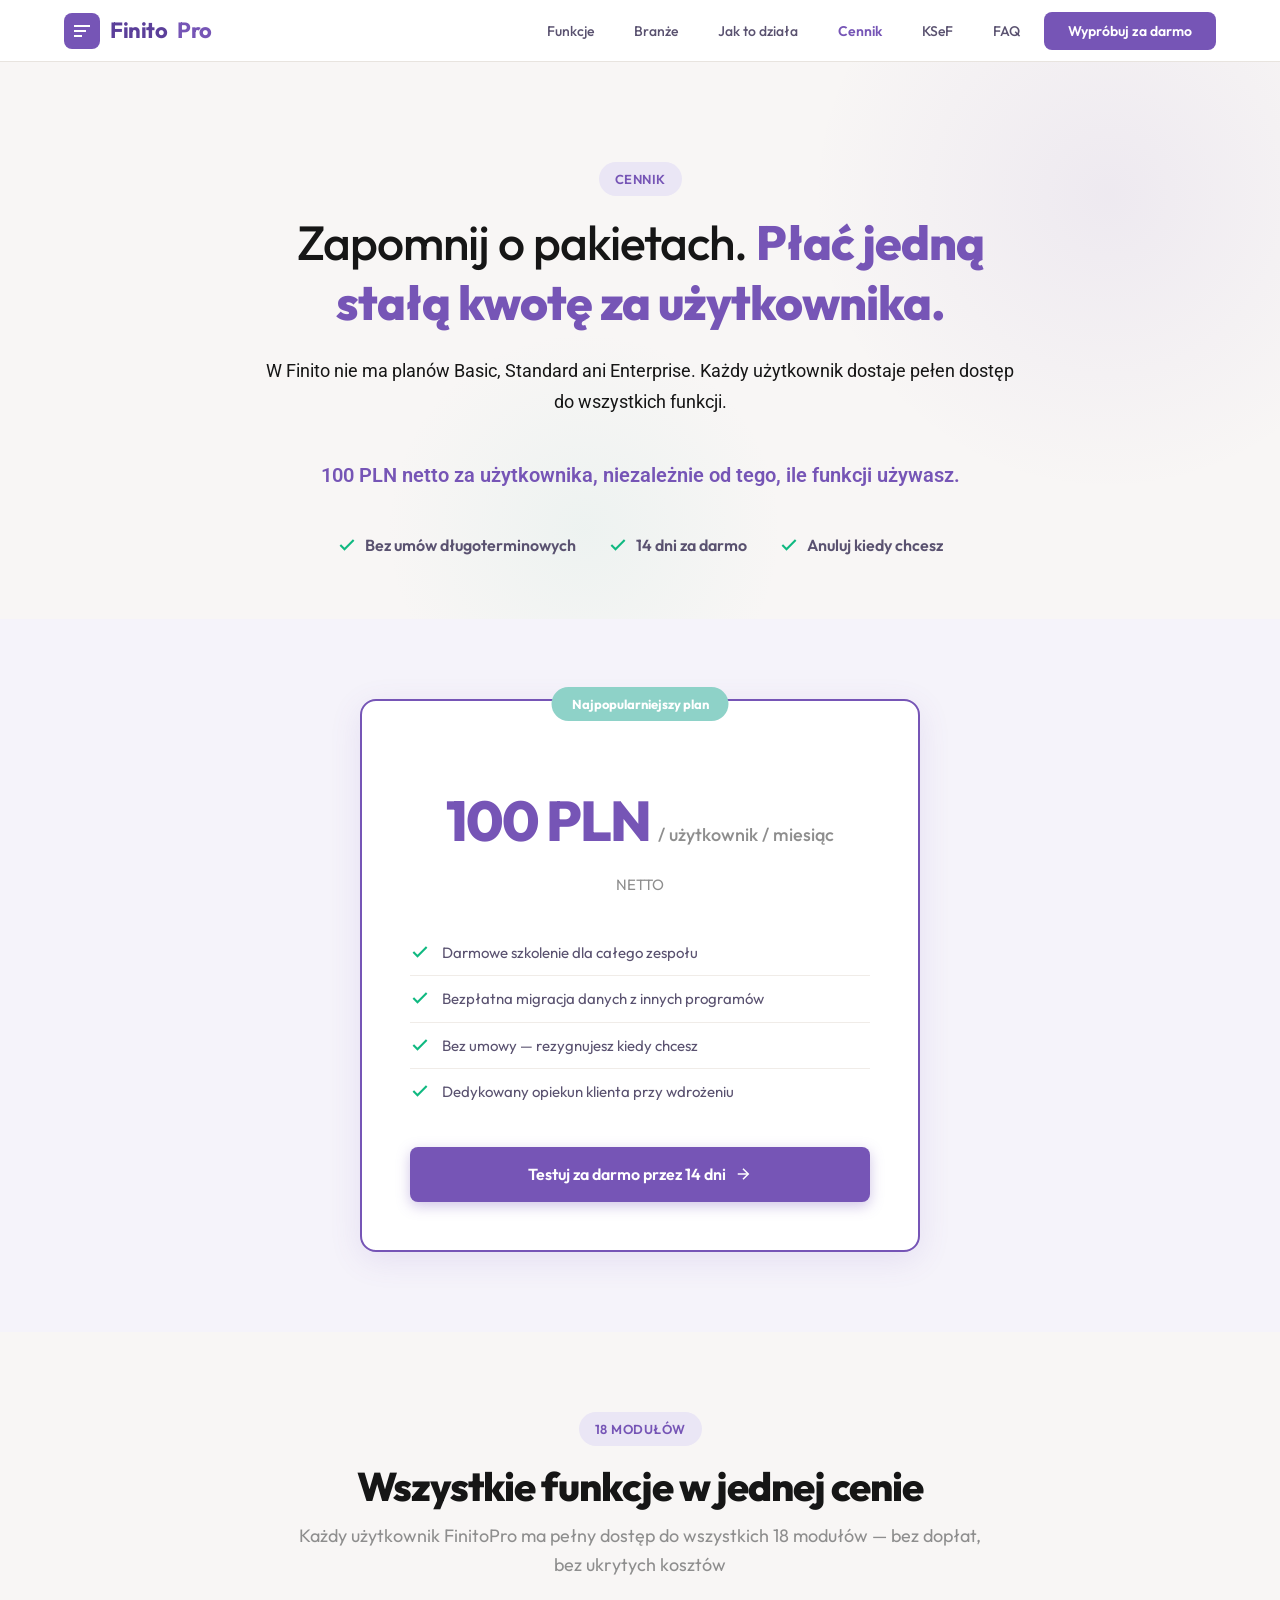
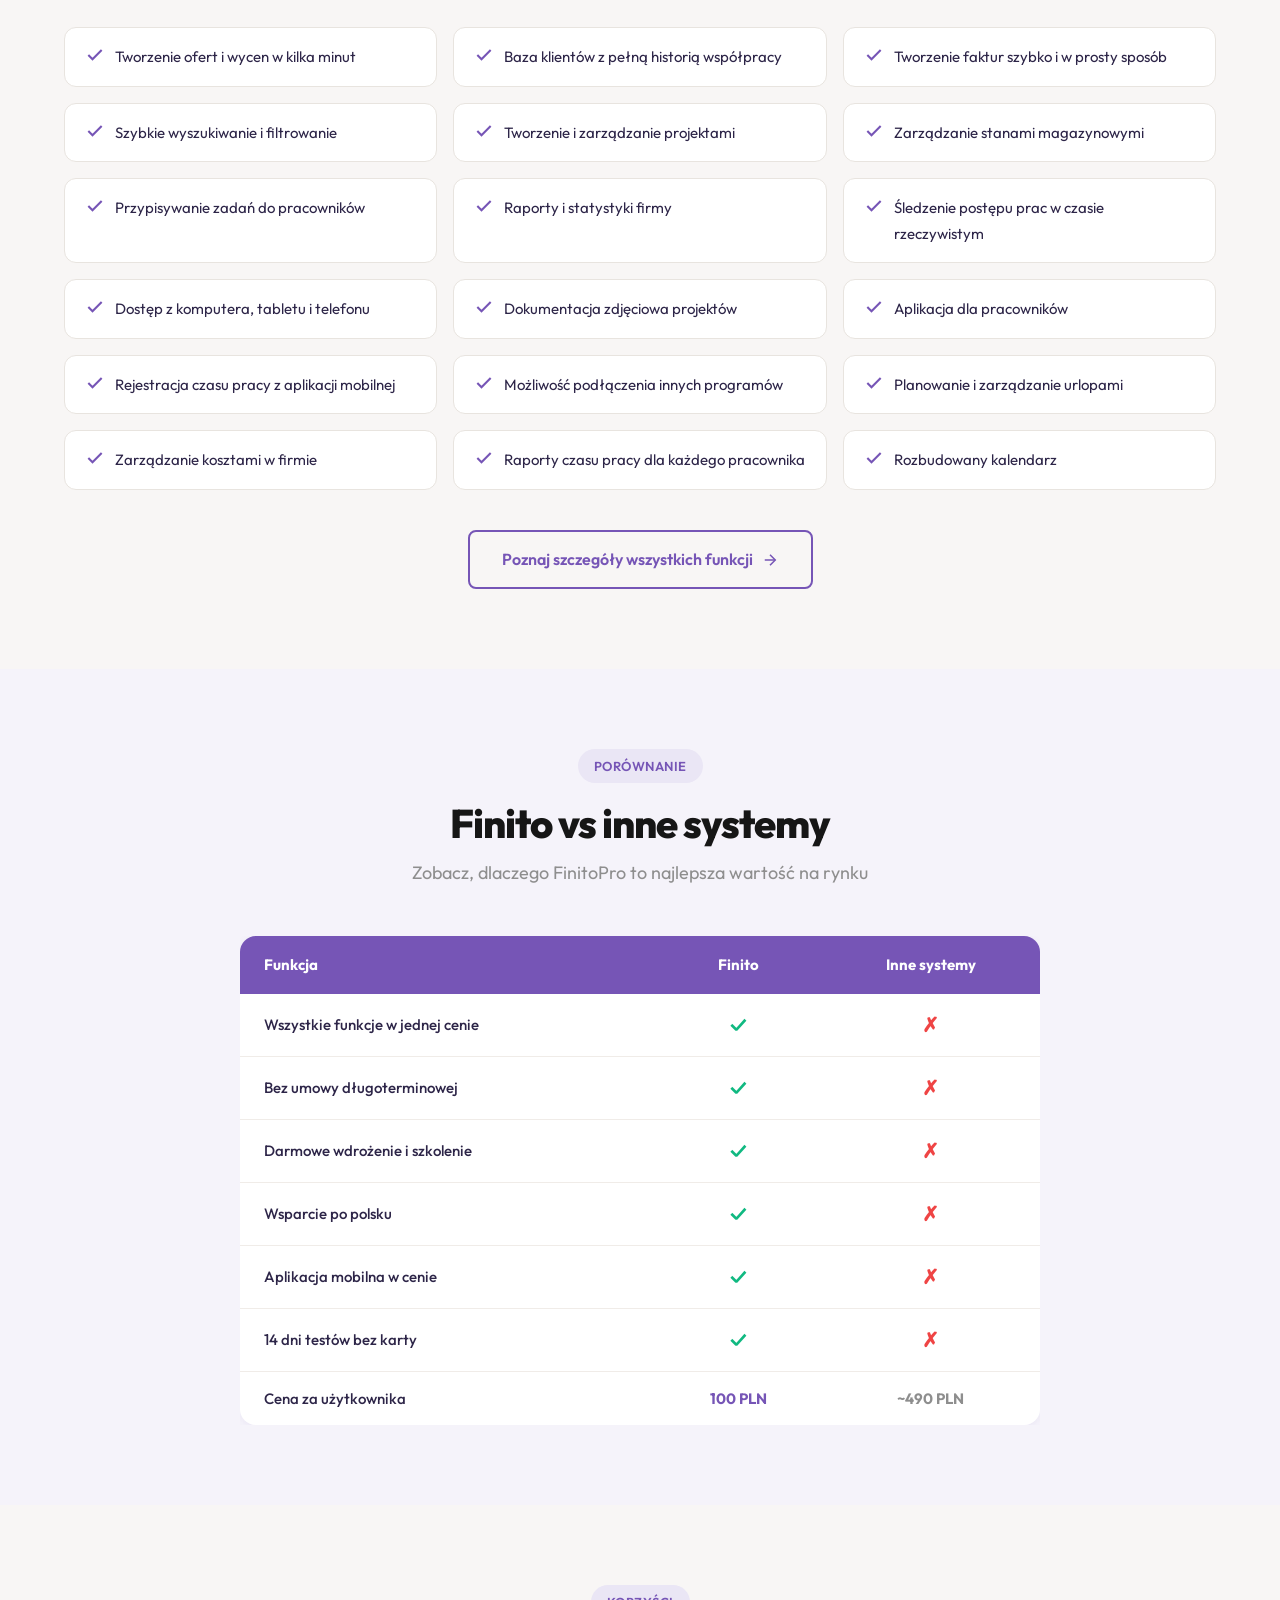
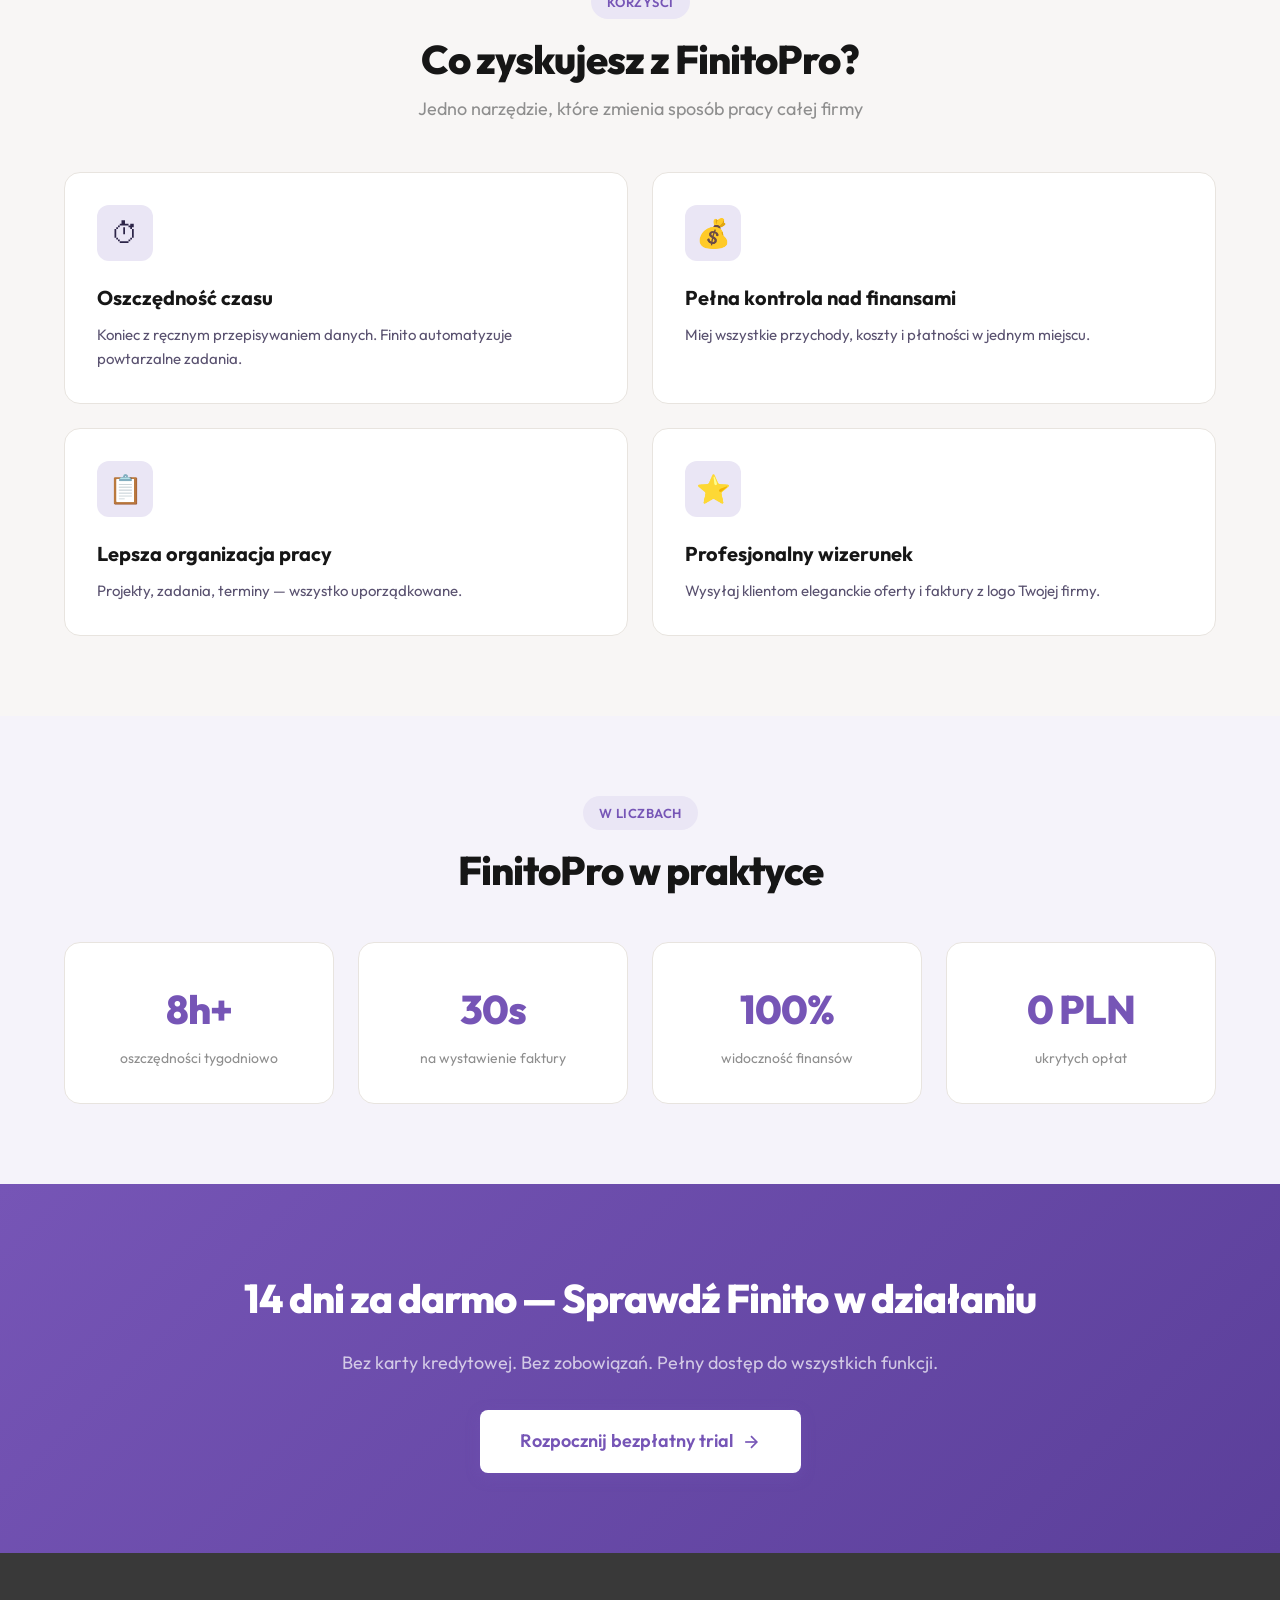
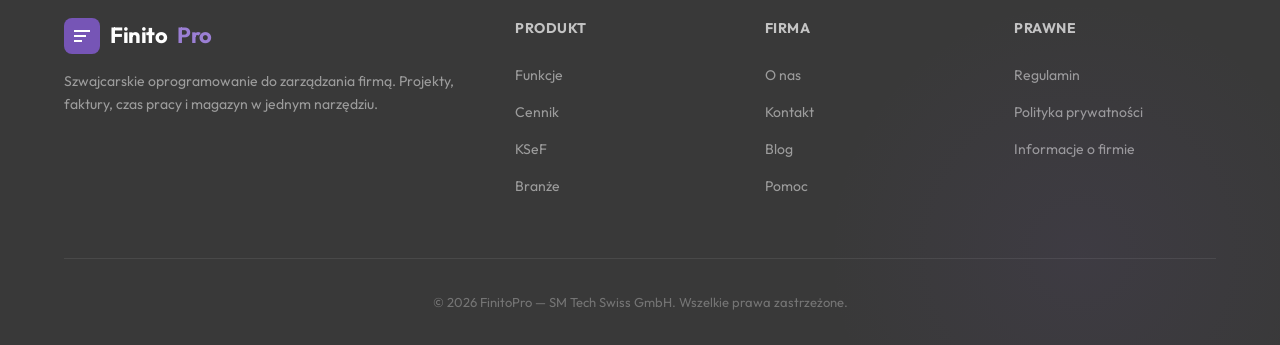
==== cennik/index.html @ f1c4fdc3 "Dodaj podstrony /funkcje, /cennik, /pytania, /kontakt z pełnymi treściami - /funkcje: 12 modułów (Pa" ====
<!DOCTYPE html>
<html lang="pl">
<head>
  <meta charset="UTF-8">
  <meta name="viewport" content="width=device-width, initial-scale=1.0">

  <!-- SEO: Title -->
  <title>Cennik FinitoPro — 100 PLN za użytkownika | Wszystkie funkcje w jednej cenie</title>

  <!-- SEO: Meta description -->
  <meta name="description" content="FinitoPro kosztuje 100 PLN netto za użytkownika miesięcznie. 18 modułów, darmowe szkolenie, bezpłatna migracja danych. 14 dni za darmo — bez karty kredytowej.">

  <!-- SEO: Keywords -->
  <meta name="keywords" content="cennik FinitoPro, cena program do zarządzania firmą, 100 PLN użytkownik, oprogramowanie dla firm cennik, program ERP cennik, FinitoPro koszt">

  <!-- SEO: Hreflang -->
  <link rel="alternate" hreflang="pl" href="https://finitopro.pl/cennik/">
  <link rel="alternate" hreflang="de-CH" href="https://finitopro.ch/">
  <link rel="alternate" hreflang="x-default" href="https://finitopro.pl/cennik/">

  <!-- SEO: Canonical -->
  <link rel="canonical" href="https://finitopro.pl/cennik/">

  <!-- Open Graph -->
  <meta property="og:type" content="website">
  <meta property="og:title" content="Cennik FinitoPro — 100 PLN za użytkownika | Wszystkie funkcje w jednej cenie">
  <meta property="og:description" content="FinitoPro kosztuje 100 PLN netto za użytkownika miesięcznie. 18 modułów, darmowe szkolenie, bezpłatna migracja danych. 14 dni za darmo.">
  <meta property="og:url" content="https://finitopro.pl/cennik/">
  <meta property="og:site_name" content="FinitoPro">
  <meta property="og:locale" content="pl_PL">

  <!-- Fonts -->
  <link rel="preconnect" href="https://fonts.googleapis.com">
  <link rel="preconnect" href="https://fonts.gstatic.com" crossorigin>
  <link href="https://fonts.googleapis.com/css2?family=Outfit:wght@300;400;500;600;700;800&family=Roboto:wght@400;500&display=swap" rel="stylesheet">

  <!-- Styles -->
  <link rel="stylesheet" href="../css/style.css">

  <!-- Schema.org: Product -->
  <script type="application/ld+json">
  {
    "@context": "https://schema.org",
    "@type": "Product",
    "name": "FinitoPro",
    "description": "Oprogramowanie do zarządzania firmą — projekty, faktury, czas pracy, magazyn. 18 modułów w jednej cenie.",
    "brand": {
      "@type": "Organization",
      "name": "FinitoPro"
    },
    "offers": {
      "@type": "Offer",
      "price": "100",
      "priceCurrency": "PLN",
      "priceValidUntil": "2026-12-31",
      "availability": "https://schema.org/InStock",
      "url": "https://finitopro.pl/cennik/",
      "description": "100 PLN netto za użytkownika miesięcznie. Wszystkie funkcje w jednej cenie."
    }
  }
  </script>

  <style>
    /* Cennik page specific styles */
    .cennik-hero {
      background: var(--bg);
      text-align: center;
      padding: 100px 0 60px;
    }
    .cennik-hero .hero-content {
      display: block;
      max-width: 800px;
      margin: 0 auto;
    }
    .hero-bullets {
      display: flex;
      justify-content: center;
      gap: 32px;
      margin-top: 32px;
      flex-wrap: wrap;
    }
    .hero-bullets li {
      display: flex;
      align-items: center;
      gap: 8px;
      font-size: 16px;
      font-weight: 600;
      color: var(--text-secondary);
      list-style: none;
    }
    .hero-bullets li svg {
      color: var(--success);
      flex-shrink: 0;
    }
    .pricing-card-section .pricing-card {
      max-width: 560px;
    }
    .pricing-card .pricing-includes {
      list-style: none;
      text-align: left;
      margin-bottom: 32px;
    }
    .pricing-card .pricing-includes li {
      display: flex;
      align-items: flex-start;
      gap: 12px;
      padding: 10px 0;
      font-size: 15px;
      color: var(--text-secondary);
      border-bottom: 1px solid var(--border-light);
    }
    .pricing-card .pricing-includes li:last-child {
      border-bottom: none;
    }
    .pricing-card .pricing-includes li svg {
      width: 20px;
      height: 20px;
      color: var(--success);
      flex-shrink: 0;
      margin-top: 2px;
    }

    /* Features checklist grid */
    .features-checklist {
      display: grid;
      grid-template-columns: repeat(3, 1fr);
      gap: 16px;
      list-style: none;
    }
    .features-checklist li {
      display: flex;
      align-items: flex-start;
      gap: 10px;
      background: var(--bg-white);
      border: 1px solid var(--border);
      border-radius: var(--radius-sm);
      padding: 16px 20px;
      font-size: 15px;
      color: var(--text);
      transition: all 0.2s ease;
    }
    .features-checklist li:hover {
      box-shadow: var(--shadow);
      border-color: var(--primary-bg);
    }
    .features-checklist li svg {
      width: 20px;
      height: 20px;
      color: var(--primary);
      flex-shrink: 0;
      margin-top: 1px;
    }

    /* Comparison table */
    .comparison-table {
      width: 100%;
      border-collapse: separate;
      border-spacing: 0;
      border-radius: var(--radius);
      overflow: hidden;
      box-shadow: var(--shadow);
    }
    .comparison-table thead th {
      background: var(--primary);
      color: white;
      padding: 16px 24px;
      font-size: 15px;
      font-weight: 700;
      text-align: center;
    }
    .comparison-table thead th:first-child {
      text-align: left;
    }
    .comparison-table tbody td {
      padding: 14px 24px;
      font-size: 15px;
      color: var(--text);
      border-bottom: 1px solid var(--border-light);
      background: var(--bg-white);
      text-align: center;
    }
    .comparison-table tbody td:first-child {
      text-align: left;
      font-weight: 500;
    }
    .comparison-table tbody tr:last-child td {
      border-bottom: none;
    }
    .comparison-table tbody tr:hover td {
      background: var(--primary-bg-light);
    }
    .check-yes {
      color: var(--success);
      font-size: 20px;
      font-weight: 700;
    }
    .check-no {
      color: var(--danger);
      font-size: 20px;
      font-weight: 700;
    }
    .comparison-table .price-cell {
      font-weight: 700;
      color: var(--primary);
    }
    .comparison-table .price-cell-other {
      font-weight: 700;
      color: var(--text-muted);
    }

    /* Benefits grid */
    .benefits-grid {
      display: grid;
      grid-template-columns: repeat(2, 1fr);
      gap: 24px;
    }
    .benefit-card {
      background: var(--bg-white);
      border: 1px solid var(--border);
      border-radius: var(--radius);
      padding: 32px;
      transition: all 0.3s ease;
    }
    .benefit-card:hover {
      box-shadow: var(--shadow-md);
      transform: translateY(-4px);
      border-color: var(--primary-bg);
    }
    .benefit-icon {
      width: 56px;
      height: 56px;
      border-radius: var(--radius-sm);
      background: var(--primary-bg);
      display: flex;
      align-items: center;
      justify-content: center;
      margin-bottom: 20px;
      font-size: 28px;
    }
    .benefit-card h3 {
      font-size: 20px;
      font-weight: 700;
      margin-bottom: 8px;
      color: var(--text-dark);
    }
    .benefit-card p {
      font-size: 15px;
      color: var(--text-secondary);
      line-height: 1.6;
    }

    /* Stats row */
    .stats-row {
      display: grid;
      grid-template-columns: repeat(4, 1fr);
      gap: 24px;
    }
    .stat-card {
      background: var(--bg-white);
      border: 1px solid var(--border);
      border-radius: var(--radius);
      padding: 32px;
      text-align: center;
      transition: all 0.3s ease;
    }
    .stat-card:hover {
      box-shadow: var(--shadow-md);
      transform: translateY(-4px);
    }
    .stat-value {
      font-size: 40px;
      font-weight: 800;
      color: var(--primary);
      letter-spacing: -1px;
      margin-bottom: 4px;
    }
    .stat-label {
      font-size: 14px;
      color: var(--text-muted);
    }

    /* Responsive overrides for cennik */
    @media (max-width: 1024px) {
      .features-checklist { grid-template-columns: repeat(2, 1fr); }
      .stats-row { grid-template-columns: repeat(2, 1fr); }
    }
    @media (max-width: 768px) {
      .cennik-hero { padding: 60px 0 40px; }
      .cennik-hero h1 { font-size: 32px !important; }
      .hero-bullets { flex-direction: column; align-items: center; gap: 12px; }
      .features-checklist { grid-template-columns: 1fr; }
      .benefits-grid { grid-template-columns: 1fr; }
      .stats-row { grid-template-columns: 1fr; }
      .comparison-table { font-size: 14px; }
      .comparison-table thead th,
      .comparison-table tbody td { padding: 10px 12px; }
    }
  </style>
</head>
<body>

<!-- Navigation -->
<nav class="navbar" id="navbar">
  <div class="nav-container">
    <a href="/" class="nav-logo" aria-label="FinitoPro - strona główna">
      <svg viewBox="0 0 36 36" fill="none" width="36" height="36">
        <rect width="36" height="36" rx="8" fill="#7655b6"/>
        <path d="M10 12h16v2H10zM10 17h12v2H10zM10 22h8v2H10z" fill="white"/>
      </svg>
      Finito<span>Pro</span>
    </a>

    <ul class="nav-links" id="navLinks">
      <li><a href="/#funkcje">Funkcje</a></li>
      <li><a href="/#branze">Branże</a></li>
      <li><a href="/#jak-to-dziala">Jak to działa</a></li>
      <li><a href="/cennik/" style="color: var(--primary); font-weight: 600;">Cennik</a></li>
      <li><a href="/ksef/">KSeF</a></li>
      <li><a href="/#faq">FAQ</a></li>
      <li><a href="https://app.finitopro.ch/login" class="nav-cta">Wypróbuj za darmo</a></li>
    </ul>

    <button class="nav-toggle" id="navToggle" aria-label="Otwórz menu nawigacji">
      <svg width="24" height="24" viewBox="0 0 24 24" fill="none" stroke="currentColor" stroke-width="2">
        <line x1="3" y1="6" x2="21" y2="6"/><line x1="3" y1="12" x2="21" y2="12"/><line x1="3" y1="18" x2="21" y2="18"/>
      </svg>
    </button>
  </div>
</nav>

<!-- Hero -->
<header class="hero cennik-hero">
  <div class="container hero-content">
    <div class="section-badge">Cennik</div>

    <h1>Zapomnij o pakietach. <span class="highlight">Płać jedną stałą kwotę za użytkownika.</span></h1>

    <p class="hero-subtitle">W Finito nie ma planów Basic, Standard ani Enterprise. Każdy użytkownik dostaje pełen dostęp do wszystkich funkcji.</p>

    <p class="hero-subtitle" style="font-size: 20px; font-weight: 600; color: var(--primary);">100 PLN netto za użytkownika, niezależnie od tego, ile funkcji używasz.</p>

    <ul class="hero-bullets">
      <li>
        <svg width="20" height="20" viewBox="0 0 24 24" fill="none" stroke="currentColor" stroke-width="2.5"><polyline points="20,6 9,17 4,12"/></svg>
        Bez umów długoterminowych
      </li>
      <li>
        <svg width="20" height="20" viewBox="0 0 24 24" fill="none" stroke="currentColor" stroke-width="2.5"><polyline points="20,6 9,17 4,12"/></svg>
        14 dni za darmo
      </li>
      <li>
        <svg width="20" height="20" viewBox="0 0 24 24" fill="none" stroke="currentColor" stroke-width="2.5"><polyline points="20,6 9,17 4,12"/></svg>
        Anuluj kiedy chcesz
      </li>
    </ul>
  </div>
</header>

<!-- Pricing Card -->
<section class="section pricing-card-section" style="background: var(--primary-bg-light);">
  <div class="container">
    <div class="pricing-card">
      <div class="pricing-badge">Najpopularniejszy plan</div>
      <div class="pricing-price">100 PLN <span>/ użytkownik / miesiąc</span></div>
      <p class="pricing-period">NETTO</p>

      <ul class="pricing-includes">
        <li>
          <svg viewBox="0 0 24 24" fill="none" stroke="currentColor" stroke-width="2.5"><polyline points="20,6 9,17 4,12"/></svg>
          Darmowe szkolenie dla całego zespołu
        </li>
        <li>
          <svg viewBox="0 0 24 24" fill="none" stroke="currentColor" stroke-width="2.5"><polyline points="20,6 9,17 4,12"/></svg>
          Bezpłatna migracja danych z innych programów
        </li>
        <li>
          <svg viewBox="0 0 24 24" fill="none" stroke="currentColor" stroke-width="2.5"><polyline points="20,6 9,17 4,12"/></svg>
          Bez umowy — rezygnujesz kiedy chcesz
        </li>
        <li>
          <svg viewBox="0 0 24 24" fill="none" stroke="currentColor" stroke-width="2.5"><polyline points="20,6 9,17 4,12"/></svg>
          Dedykowany opiekun klienta przy wdrożeniu
        </li>
      </ul>

      <a href="https://app.finitopro.ch/register" class="btn btn-primary" style="width: 100%; justify-content: center;">
        Testuj za darmo przez 14 dni
        <svg width="18" height="18" viewBox="0 0 24 24" fill="none" stroke="currentColor" stroke-width="2"><path d="M5 12h14"/><path d="M12 5l7 7-7 7"/></svg>
      </a>
    </div>
  </div>
</section>

<!-- 18 Features -->
<section class="section" id="funkcje-lista">
  <div class="container">
    <div class="section-header">
      <div class="section-badge">18 modułów</div>
      <h2 class="section-title">Wszystkie funkcje w jednej cenie</h2>
      <p class="section-subtitle">Każdy użytkownik FinitoPro ma pełny dostęp do wszystkich 18 modułów — bez dopłat, bez ukrytych kosztów</p>
    </div>

    <ul class="features-checklist">
      <li>
        <svg viewBox="0 0 24 24" fill="none" stroke="currentColor" stroke-width="2.5"><polyline points="20,6 9,17 4,12"/></svg>
        Tworzenie ofert i wycen w kilka minut
      </li>
      <li>
        <svg viewBox="0 0 24 24" fill="none" stroke="currentColor" stroke-width="2.5"><polyline points="20,6 9,17 4,12"/></svg>
        Baza klientów z pełną historią współpracy
      </li>
      <li>
        <svg viewBox="0 0 24 24" fill="none" stroke="currentColor" stroke-width="2.5"><polyline points="20,6 9,17 4,12"/></svg>
        Tworzenie faktur szybko i w prosty sposób
      </li>
      <li>
        <svg viewBox="0 0 24 24" fill="none" stroke="currentColor" stroke-width="2.5"><polyline points="20,6 9,17 4,12"/></svg>
        Szybkie wyszukiwanie i filtrowanie
      </li>
      <li>
        <svg viewBox="0 0 24 24" fill="none" stroke="currentColor" stroke-width="2.5"><polyline points="20,6 9,17 4,12"/></svg>
        Tworzenie i zarządzanie projektami
      </li>
      <li>
        <svg viewBox="0 0 24 24" fill="none" stroke="currentColor" stroke-width="2.5"><polyline points="20,6 9,17 4,12"/></svg>
        Zarządzanie stanami magazynowymi
      </li>
      <li>
        <svg viewBox="0 0 24 24" fill="none" stroke="currentColor" stroke-width="2.5"><polyline points="20,6 9,17 4,12"/></svg>
        Przypisywanie zadań do pracowników
      </li>
      <li>
        <svg viewBox="0 0 24 24" fill="none" stroke="currentColor" stroke-width="2.5"><polyline points="20,6 9,17 4,12"/></svg>
        Raporty i statystyki firmy
      </li>
      <li>
        <svg viewBox="0 0 24 24" fill="none" stroke="currentColor" stroke-width="2.5"><polyline points="20,6 9,17 4,12"/></svg>
        Śledzenie postępu prac w czasie rzeczywistym
      </li>
      <li>
        <svg viewBox="0 0 24 24" fill="none" stroke="currentColor" stroke-width="2.5"><polyline points="20,6 9,17 4,12"/></svg>
        Dostęp z komputera, tabletu i telefonu
      </li>
      <li>
        <svg viewBox="0 0 24 24" fill="none" stroke="currentColor" stroke-width="2.5"><polyline points="20,6 9,17 4,12"/></svg>
        Dokumentacja zdjęciowa projektów
      </li>
      <li>
        <svg viewBox="0 0 24 24" fill="none" stroke="currentColor" stroke-width="2.5"><polyline points="20,6 9,17 4,12"/></svg>
        Aplikacja dla pracowników
      </li>
      <li>
        <svg viewBox="0 0 24 24" fill="none" stroke="currentColor" stroke-width="2.5"><polyline points="20,6 9,17 4,12"/></svg>
        Rejestracja czasu pracy z aplikacji mobilnej
      </li>
      <li>
        <svg viewBox="0 0 24 24" fill="none" stroke="currentColor" stroke-width="2.5"><polyline points="20,6 9,17 4,12"/></svg>
        Możliwość podłączenia innych programów
      </li>
      <li>
        <svg viewBox="0 0 24 24" fill="none" stroke="currentColor" stroke-width="2.5"><polyline points="20,6 9,17 4,12"/></svg>
        Planowanie i zarządzanie urlopami
      </li>
      <li>
        <svg viewBox="0 0 24 24" fill="none" stroke="currentColor" stroke-width="2.5"><polyline points="20,6 9,17 4,12"/></svg>
        Zarządzanie kosztami w firmie
      </li>
      <li>
        <svg viewBox="0 0 24 24" fill="none" stroke="currentColor" stroke-width="2.5"><polyline points="20,6 9,17 4,12"/></svg>
        Raporty czasu pracy dla każdego pracownika
      </li>
      <li>
        <svg viewBox="0 0 24 24" fill="none" stroke="currentColor" stroke-width="2.5"><polyline points="20,6 9,17 4,12"/></svg>
        Rozbudowany kalendarz
      </li>
    </ul>

    <div style="text-align: center; margin-top: 40px;">
      <a href="/funkcje/" class="btn btn-secondary">
        Poznaj szczegóły wszystkich funkcji
        <svg width="18" height="18" viewBox="0 0 24 24" fill="none" stroke="currentColor" stroke-width="2"><path d="M5 12h14"/><path d="M12 5l7 7-7 7"/></svg>
      </a>
    </div>
  </div>
</section>

<!-- Comparison Table -->
<section class="section" style="background: var(--primary-bg-light);">
  <div class="container">
    <div class="section-header">
      <div class="section-badge">Porównanie</div>
      <h2 class="section-title">Finito vs inne systemy</h2>
      <p class="section-subtitle">Zobacz, dlaczego FinitoPro to najlepsza wartość na rynku</p>
    </div>

    <div style="max-width: 800px; margin: 0 auto; overflow-x: auto;">
      <table class="comparison-table">
        <thead>
          <tr>
            <th>Funkcja</th>
            <th>Finito</th>
            <th>Inne systemy</th>
          </tr>
        </thead>
        <tbody>
          <tr>
            <td>Wszystkie funkcje w jednej cenie</td>
            <td><span class="check-yes" aria-label="Tak">&#10003;</span></td>
            <td><span class="check-no" aria-label="Nie">&#10007;</span></td>
          </tr>
          <tr>
            <td>Bez umowy długoterminowej</td>
            <td><span class="check-yes" aria-label="Tak">&#10003;</span></td>
            <td><span class="check-no" aria-label="Nie">&#10007;</span></td>
          </tr>
          <tr>
            <td>Darmowe wdrożenie i szkolenie</td>
            <td><span class="check-yes" aria-label="Tak">&#10003;</span></td>
            <td><span class="check-no" aria-label="Nie">&#10007;</span></td>
          </tr>
          <tr>
            <td>Wsparcie po polsku</td>
            <td><span class="check-yes" aria-label="Tak">&#10003;</span></td>
            <td><span class="check-no" aria-label="Nie">&#10007;</span></td>
          </tr>
          <tr>
            <td>Aplikacja mobilna w cenie</td>
            <td><span class="check-yes" aria-label="Tak">&#10003;</span></td>
            <td><span class="check-no" aria-label="Nie">&#10007;</span></td>
          </tr>
          <tr>
            <td>14 dni testów bez karty</td>
            <td><span class="check-yes" aria-label="Tak">&#10003;</span></td>
            <td><span class="check-no" aria-label="Nie">&#10007;</span></td>
          </tr>
          <tr>
            <td>Cena za użytkownika</td>
            <td class="price-cell">100 PLN</td>
            <td class="price-cell-other">~490 PLN</td>
          </tr>
        </tbody>
      </table>
    </div>
  </div>
</section>

<!-- Benefits -->
<section class="section">
  <div class="container">
    <div class="section-header">
      <div class="section-badge">Korzyści</div>
      <h2 class="section-title">Co zyskujesz z FinitoPro?</h2>
      <p class="section-subtitle">Jedno narzędzie, które zmienia sposób pracy całej firmy</p>
    </div>

    <div class="benefits-grid">
      <div class="benefit-card">
        <div class="benefit-icon" aria-hidden="true">&#9201;</div>
        <h3>Oszczędność czasu</h3>
        <p>Koniec z ręcznym przepisywaniem danych. Finito automatyzuje powtarzalne zadania.</p>
      </div>

      <div class="benefit-card">
        <div class="benefit-icon" aria-hidden="true">&#128176;</div>
        <h3>Pełna kontrola nad finansami</h3>
        <p>Miej wszystkie przychody, koszty i płatności w jednym miejscu.</p>
      </div>

      <div class="benefit-card">
        <div class="benefit-icon" aria-hidden="true">&#128203;</div>
        <h3>Lepsza organizacja pracy</h3>
        <p>Projekty, zadania, terminy — wszystko uporządkowane.</p>
      </div>

      <div class="benefit-card">
        <div class="benefit-icon" aria-hidden="true">&#11088;</div>
        <h3>Profesjonalny wizerunek</h3>
        <p>Wysyłaj klientom eleganckie oferty i faktury z logo Twojej firmy.</p>
      </div>
    </div>
  </div>
</section>

<!-- Stats -->
<section class="section" style="background: var(--primary-bg-light);">
  <div class="container">
    <div class="section-header">
      <div class="section-badge">W liczbach</div>
      <h2 class="section-title">FinitoPro w praktyce</h2>
    </div>

    <div class="stats-row">
      <div class="stat-card">
        <div class="stat-value">8h+</div>
        <div class="stat-label">oszczędności tygodniowo</div>
      </div>
      <div class="stat-card">
        <div class="stat-value">30s</div>
        <div class="stat-label">na wystawienie faktury</div>
      </div>
      <div class="stat-card">
        <div class="stat-value">100%</div>
        <div class="stat-label">widoczność finansów</div>
      </div>
      <div class="stat-card">
        <div class="stat-value">0 PLN</div>
        <div class="stat-label">ukrytych opłat</div>
      </div>
    </div>
  </div>
</section>

<!-- CTA -->
<section class="cta-section">
  <div class="container">
    <h2>14 dni za darmo — Sprawdź Finito w działaniu</h2>
    <p>Bez karty kredytowej. Bez zobowiązań. Pełny dostęp do wszystkich funkcji.</p>
    <a href="https://app.finitopro.ch/register" class="btn btn-primary">
      Rozpocznij bezpłatny trial
      <svg width="20" height="20" viewBox="0 0 24 24" fill="none" stroke="currentColor" stroke-width="2"><path d="M5 12h14"/><path d="M12 5l7 7-7 7"/></svg>
    </a>
  </div>
</section>

<!-- Footer -->
<footer class="footer">
  <div class="container">
    <div class="footer-grid">
      <div class="footer-brand">
        <a href="/" class="nav-logo" style="color: white; margin-bottom: 8px;">
          <svg viewBox="0 0 36 36" fill="none" width="32" height="32">
            <rect width="36" height="36" rx="8" fill="#7655b6"/>
            <path d="M10 12h16v2H10zM10 17h12v2H10zM10 22h8v2H10z" fill="white"/>
          </svg>
          Finito<span style="color: #9B7FD4;">Pro</span>
        </a>
        <p>Szwajcarskie oprogramowanie do zarządzania firmą. Projekty, faktury, czas pracy i magazyn w jednym narzędziu.</p>
      </div>

      <div>
        <h4>Produkt</h4>
        <ul class="footer-links">
          <li><a href="/#funkcje">Funkcje</a></li>
          <li><a href="/cennik/">Cennik</a></li>
          <li><a href="/ksef/">KSeF</a></li>
          <li><a href="/#branze">Branże</a></li>
        </ul>
      </div>

      <div>
        <h4>Firma</h4>
        <ul class="footer-links">
          <li><a href="#">O nas</a></li>
          <li><a href="#">Kontakt</a></li>
          <li><a href="#">Blog</a></li>
          <li><a href="#">Pomoc</a></li>
        </ul>
      </div>

      <div>
        <h4>Prawne</h4>
        <ul class="footer-links">
          <li><a href="#">Regulamin</a></li>
          <li><a href="#">Polityka prywatności</a></li>
          <li><a href="#">Informacje o firmie</a></li>
        </ul>
      </div>
    </div>

    <div class="footer-bottom">
      &copy; 2026 FinitoPro — SM Tech Swiss GmbH. Wszelkie prawa zastrzeżone.
    </div>
  </div>
</footer>

<!-- JavaScript -->
<script>
// Mobile nav toggle
document.getElementById('navToggle').addEventListener('click', function() {
  document.getElementById('navLinks').classList.toggle('open');
});

// Navbar scroll
window.addEventListener('scroll', function() {
  document.getElementById('navbar').classList.toggle('scrolled', window.scrollY > 20);
});

// Smooth scroll
document.querySelectorAll('a[href^="#"]').forEach(function(anchor) {
  anchor.addEventListener('click', function(e) {
    var href = this.getAttribute('href');
    if (href !== '#') {
      e.preventDefault();
      var target = document.querySelector(href);
      if (target) {
        target.scrollIntoView({ behavior: 'smooth', block: 'start' });
        document.getElementById('navLinks').classList.remove('open');
      }
    }
  });
});
</script>

</body>
</html>
---- css/style.css ----
/* FinitoPro PL — Style Sheet */
/* Palette: Purple theme matching finitopro.pl brand */

:root {
  --primary: #7655b6;
  --primary-dark: #5B3F9A;
  --primary-medium: #8B6BC8;
  --primary-light: #9B7FD4;
  --primary-bg: #eae6f5;
  --primary-bg-light: #f5f3fa;
  --accent: #8ed2c8;
  --accent-orange: #F97316;
  --text-dark: #161616;
  --text: #2d2548;
  --text-secondary: #5a5270;
  --text-muted: #8e8e8e;
  --bg: #f8f6f5;
  --bg-white: #ffffff;
  --border: #e8e4df;
  --border-light: #f0ece8;
  --success: #10B981;
  --success-bg: #ECFDF5;
  --warning: #F59E0B;
  --danger: #EF4444;
  --shadow-sm: 0 1px 2px rgba(118,85,182,0.06);
  --shadow: 0 2px 8px rgba(118,85,182,0.08);
  --shadow-md: 0 4px 16px rgba(118,85,182,0.1);
  --shadow-lg: 0 8px 32px rgba(118,85,182,0.12);
  --radius: 16px;
  --radius-sm: 12px;
  --radius-xs: 8px;
}

* { margin: 0; padding: 0; box-sizing: border-box; }

html { scroll-behavior: smooth; }

body {
  font-family: 'Outfit', -apple-system, BlinkMacSystemFont, sans-serif;
  background: var(--bg);
  color: var(--text);
  line-height: 1.7;
  -webkit-font-smoothing: antialiased;
  -moz-osx-font-smoothing: grayscale;
}

.container {
  max-width: 1200px;
  margin: 0 auto;
  padding: 0 24px;
}

/* ===== NAVIGATION ===== */
.navbar {
  background: rgba(255,255,255,0.92);
  backdrop-filter: blur(20px);
  -webkit-backdrop-filter: blur(20px);
  border-bottom: 1px solid var(--border);
  position: sticky;
  top: 0;
  z-index: 100;
  transition: box-shadow 0.3s ease;
}

.navbar.scrolled {
  box-shadow: var(--shadow-md);
}

.nav-container {
  display: flex;
  align-items: center;
  justify-content: space-between;
  padding: 12px 24px;
  max-width: 1200px;
  margin: 0 auto;
}

.nav-logo {
  display: flex;
  align-items: center;
  gap: 10px;
  text-decoration: none;
  color: var(--primary-dark);
  font-weight: 700;
  font-size: 22px;
  letter-spacing: -0.5px;
}

.nav-logo svg {
  width: 36px;
  height: 36px;
}

.nav-logo span {
  color: var(--primary);
}

.nav-links {
  display: flex;
  align-items: center;
  gap: 8px;
  list-style: none;
}

.nav-links a {
  text-decoration: none;
  color: var(--text-secondary);
  font-size: 14px;
  font-weight: 500;
  padding: 8px 16px;
  border-radius: var(--radius-xs);
  transition: all 0.2s ease;
}

.nav-links a:hover {
  color: var(--primary);
  background: var(--primary-bg-light);
}

.nav-cta {
  background: var(--primary) !important;
  color: white !important;
  padding: 10px 24px !important;
  border-radius: var(--radius-xs) !important;
  font-weight: 600 !important;
}

.nav-cta:hover {
  background: var(--primary-dark) !important;
  transform: translateY(-1px);
}

.nav-toggle {
  display: none;
  background: none;
  border: none;
  cursor: pointer;
  padding: 8px;
  color: var(--text);
}

/* ===== HERO ===== */
.hero {
  background: var(--bg);
  color: var(--text-dark);
  padding: 80px 0 0;
  position: relative;
  overflow: hidden;
}

.hero::before {
  content: '';
  position: absolute;
  top: -30%;
  right: -10%;
  width: 600px;
  height: 600px;
  background: radial-gradient(circle, rgba(118,85,182,0.08) 0%, transparent 70%);
  pointer-events: none;
  animation: blobDrift 20s ease-in-out infinite;
}

.hero::after {
  content: '';
  position: absolute;
  bottom: -20%;
  left: 30%;
  width: 400px;
  height: 400px;
  background: radial-gradient(circle, rgba(142,210,200,0.1) 0%, transparent 70%);
  pointer-events: none;
  animation: blobDrift 15s ease-in-out infinite reverse;
}

@keyframes blobDrift {
  0%, 100% { transform: translate(0, 0) scale(1); }
  33% { transform: translate(30px, -20px) scale(1.05); }
  66% { transform: translate(-20px, 15px) scale(0.95); }
}

.hero-content {
  position: relative;
  z-index: 1;
  display: grid;
  grid-template-columns: 1fr 1fr;
  gap: 48px;
  align-items: center;
}

.hero-text {
  padding-right: 24px;
}

.hero-image {
  position: relative;
}

.hero-image img {
  width: 100%;
  height: auto;
  display: block;
}

.hero-image-bar {
  height: 13px;
  background: var(--primary);
  margin-top: -4px;
  width: 80%;
  margin-left: 10%;
}

.hero-badge {
  display: inline-flex;
  align-items: center;
  gap: 8px;
  font-size: 14px;
  font-weight: 600;
  color: var(--text-muted);
  margin-bottom: 20px;
  text-transform: uppercase;
  letter-spacing: 0.5px;
}

.hero h1 {
  font-size: 48px;
  font-weight: 500;
  letter-spacing: -1px;
  line-height: 1.25;
  margin-bottom: 24px;
  font-family: 'Outfit', sans-serif;
  color: var(--text-dark);
}

.hero h1 .highlight {
  font-weight: 800;
  color: var(--primary);
}

.hero-subtitle {
  font-size: 18px;
  color: var(--text-dark);
  font-weight: 400;
  margin-bottom: 40px;
  line-height: 1.7;
  font-family: 'Roboto', sans-serif;
}

.hero-buttons {
  display: flex;
  gap: 16px;
  flex-wrap: wrap;
}

.btn {
  display: inline-flex;
  align-items: center;
  gap: 8px;
  padding: 14px 32px;
  border-radius: var(--radius-xs);
  font-size: 16px;
  font-weight: 600;
  text-decoration: none;
  transition: all 0.25s ease;
  cursor: pointer;
  border: none;
}

.btn-primary {
  background: var(--primary);
  color: white;
  box-shadow: 0 4px 14px rgba(118,85,182,0.35);
}

.btn-primary:hover {
  background: var(--primary-dark);
  transform: translateY(-2px);
  box-shadow: 0 6px 20px rgba(118,85,182,0.45);
}

.btn-secondary {
  background: transparent;
  color: var(--primary);
  border: 2px solid var(--primary);
}

.btn-secondary:hover {
  background: var(--primary-bg);
  transform: translateY(-2px);
}

.hero-stats {
  display: flex;
  gap: 48px;
  margin-top: 40px;
  padding-top: 32px;
  border-top: 1px solid var(--border);
}

.hero-stat {
  text-align: left;
}

.hero-stat-value {
  font-size: 36px;
  font-weight: 800;
  color: var(--primary);
  letter-spacing: -1px;
}

.hero-stat-label {
  font-size: 14px;
  color: var(--text-muted);
  margin-top: 4px;
}

/* ===== SECTIONS ===== */
.section {
  padding: 80px 0;
}

.section-header {
  text-align: center;
  max-width: 700px;
  margin: 0 auto 48px;
}

.section-badge {
  display: inline-flex;
  align-items: center;
  gap: 6px;
  background: var(--primary-bg);
  color: var(--primary);
  padding: 6px 16px;
  border-radius: 100px;
  font-size: 13px;
  font-weight: 600;
  margin-bottom: 16px;
  text-transform: uppercase;
  letter-spacing: 0.5px;
}

.section-title {
  font-size: 40px;
  font-weight: 800;
  letter-spacing: -1px;
  color: var(--text-dark);
  margin-bottom: 12px;
  line-height: 1.2;
}

.section-subtitle {
  font-size: 18px;
  color: var(--text-muted);
  line-height: 1.6;
}

/* ===== MODULES GRID ===== */
.modules-grid {
  display: grid;
  grid-template-columns: repeat(3, 1fr);
  gap: 24px;
}

.module-card {
  background: var(--bg-white);
  border: 1px solid var(--border);
  border-radius: var(--radius);
  padding: 32px;
  transition: all 0.3s ease;
  position: relative;
  overflow: hidden;
}

.module-card::before {
  content: '';
  position: absolute;
  top: 0;
  left: 0;
  right: 0;
  height: 3px;
  background: linear-gradient(90deg, var(--primary), var(--primary-light));
  transform: scaleX(0);
  transition: transform 0.3s ease;
}

.module-card:hover {
  box-shadow: var(--shadow-md);
  transform: translateY(-4px);
  border-color: var(--primary-bg);
}

.module-card:hover::before {
  transform: scaleX(1);
}

.module-icon {
  width: 56px;
  height: 56px;
  border-radius: var(--radius-sm);
  background: var(--primary-bg);
  display: flex;
  align-items: center;
  justify-content: center;
  margin-bottom: 20px;
  color: var(--primary);
}

.module-icon svg {
  width: 28px;
  height: 28px;
}

.module-card h3 {
  font-size: 20px;
  font-weight: 700;
  margin-bottom: 8px;
  color: var(--text-dark);
}

.module-card p {
  font-size: 15px;
  color: var(--text-secondary);
  line-height: 1.6;
}

/* ===== INDUSTRIES ===== */
.industries-grid {
  display: grid;
  grid-template-columns: repeat(4, 1fr);
  gap: 20px;
}

.industry-card {
  background: var(--bg-white);
  border: 1px solid var(--border);
  border-radius: var(--radius);
  padding: 28px;
  text-align: center;
  transition: all 0.3s ease;
}

.industry-card:hover {
  box-shadow: var(--shadow-md);
  transform: translateY(-4px);
  border-color: var(--primary-bg);
}

.industry-icon {
  width: 64px;
  height: 64px;
  border-radius: 50%;
  background: var(--primary-bg);
  display: flex;
  align-items: center;
  justify-content: center;
  margin: 0 auto 16px;
  font-size: 28px;
}

.industry-card h3 {
  font-size: 17px;
  font-weight: 700;
  margin-bottom: 6px;
  color: var(--text-dark);
}

.industry-card p {
  font-size: 14px;
  color: var(--text-muted);
}

/* ===== HOW IT WORKS ===== */
.steps-grid {
  display: grid;
  grid-template-columns: repeat(3, 1fr);
  gap: 32px;
  position: relative;
}

.step-card {
  text-align: center;
  position: relative;
}

.step-number {
  width: 56px;
  height: 56px;
  border-radius: 50%;
  background: var(--primary);
  color: white;
  font-size: 24px;
  font-weight: 800;
  display: flex;
  align-items: center;
  justify-content: center;
  margin: 0 auto 20px;
  box-shadow: 0 4px 14px rgba(118,85,182,0.3);
}

.step-card h3 {
  font-size: 20px;
  font-weight: 700;
  margin-bottom: 8px;
  color: var(--text-dark);
}

.step-card p {
  font-size: 15px;
  color: var(--text-secondary);
}

/* ===== VALUES ===== */
.values-item {
  display: flex;
  gap: 24px;
  padding: 20px 0;
}

.values-icon {
  width: 57px;
  height: 57px;
  flex-shrink: 0;
}

.values-icon img {
  width: 100%;
  height: 100%;
}

.values-item h3 {
  font-size: 24px;
  font-weight: 500;
  font-family: 'Outfit', sans-serif;
  margin-bottom: 6px;
  color: var(--text-dark);
}

.values-item p {
  font-size: 18px;
  color: var(--text-dark);
  line-height: 1.7;
  font-family: 'Roboto', sans-serif;
}

/* ===== VISION/MISSION ===== */
.vision-section {
  position: relative;
  padding: 80px 0;
}

.vision-grid {
  display: grid;
  grid-template-columns: 1fr 1fr;
  gap: 80px;
}

.vision-block h3 {
  font-size: 24px;
  font-weight: 700;
  text-transform: uppercase;
  margin-bottom: 8px;
  color: var(--text-dark);
}

.vision-block p {
  font-size: 15px;
  font-family: 'Roboto', sans-serif;
  font-weight: 300;
  line-height: 1.65;
  color: var(--text-dark);
}

.vision-divider {
  width: 180px;
  height: 5px;
  background: var(--accent);
  margin-top: 20px;
}

/* ===== WHY FINITO ===== */
.why-section {
  background: var(--bg-white);
  color: var(--text-dark);
}

.why-grid {
  display: grid;
  grid-template-columns: repeat(3, 1fr);
  gap: 24px;
}

.why-card {
  background: var(--bg);
  border: 1px solid var(--border);
  border-radius: var(--radius);
  padding: 32px;
  transition: all 0.3s ease;
}

.why-card:hover {
  box-shadow: var(--shadow-md);
  transform: translateY(-4px);
}

.why-card .icon {
  font-size: 32px;
  margin-bottom: 16px;
}

.why-card h3 {
  font-size: 18px;
  font-weight: 700;
  margin-bottom: 8px;
}

.why-card p {
  font-size: 15px;
  color: var(--text-secondary);
  line-height: 1.6;
}

/* ===== PRICING ===== */
.pricing-card {
  background: var(--bg-white);
  border: 2px solid var(--primary);
  border-radius: var(--radius);
  padding: 48px;
  max-width: 500px;
  margin: 0 auto;
  text-align: center;
  box-shadow: var(--shadow-lg);
  position: relative;
}

.pricing-badge {
  position: absolute;
  top: -14px;
  left: 50%;
  transform: translateX(-50%);
  background: var(--accent);
  color: white;
  padding: 6px 20px;
  border-radius: 100px;
  font-size: 13px;
  font-weight: 700;
}

.pricing-price {
  font-size: 56px;
  font-weight: 800;
  color: var(--primary);
  letter-spacing: -2px;
  margin: 24px 0 4px;
}

.pricing-price span {
  font-size: 18px;
  font-weight: 500;
  color: var(--text-muted);
  letter-spacing: 0;
}

.pricing-period {
  font-size: 15px;
  color: var(--text-muted);
  margin-bottom: 32px;
}

.pricing-features {
  list-style: none;
  text-align: left;
  margin-bottom: 32px;
}

.pricing-features li {
  display: flex;
  align-items: center;
  gap: 12px;
  padding: 10px 0;
  font-size: 15px;
  color: var(--text-secondary);
  border-bottom: 1px solid var(--border-light);
}

.pricing-features li:last-child {
  border-bottom: none;
}

.pricing-features li svg {
  width: 20px;
  height: 20px;
  color: var(--success);
  flex-shrink: 0;
}

/* ===== FAQ ===== */
.faq-list {
  max-width: 800px;
  margin: 0 auto;
}

.faq-item {
  background: var(--bg-white);
  border: 1px solid var(--border);
  border-radius: var(--radius-sm);
  margin-bottom: 12px;
  overflow: hidden;
  transition: box-shadow 0.2s ease;
}

.faq-item:hover {
  box-shadow: var(--shadow);
}

.faq-question {
  width: 100%;
  padding: 20px 24px;
  background: none;
  border: none;
  cursor: pointer;
  display: flex;
  align-items: center;
  justify-content: space-between;
  font-size: 16px;
  font-weight: 600;
  color: var(--text-dark);
  text-align: left;
  font-family: inherit;
  transition: color 0.2s ease;
}

.faq-question:hover {
  color: var(--primary);
}

.faq-question svg {
  width: 20px;
  height: 20px;
  color: var(--text-muted);
  transition: transform 0.3s ease;
  flex-shrink: 0;
}

.faq-item.active .faq-question svg {
  transform: rotate(180deg);
}

.faq-answer {
  padding: 0 24px 20px;
  font-size: 15px;
  color: var(--text-secondary);
  line-height: 1.7;
  display: none;
}

.faq-item.active .faq-answer {
  display: block;
}

/* ===== KSeF BANNER ===== */
.ksef-banner {
  background: linear-gradient(135deg, #059669 0%, #047857 100%);
  border-radius: var(--radius);
  padding: 48px;
  color: white;
  display: flex;
  align-items: center;
  gap: 40px;
  margin-top: 48px;
}

.ksef-banner-content {
  flex: 1;
}

.ksef-banner h3 {
  font-size: 28px;
  font-weight: 800;
  margin-bottom: 12px;
}

.ksef-banner p {
  font-size: 16px;
  color: rgba(255,255,255,0.8);
  line-height: 1.6;
  margin-bottom: 24px;
}

.btn-white {
  background: white;
  color: #059669;
  font-weight: 700;
}

.btn-white:hover {
  background: #f0fdf4;
  transform: translateY(-2px);
}

/* ===== CTA SECTION ===== */
.cta-section {
  background: linear-gradient(135deg, var(--primary) 0%, var(--primary-dark) 100%);
  color: white;
  text-align: center;
  padding: 80px 0;
}

.cta-section h2 {
  font-size: 40px;
  font-weight: 800;
  margin-bottom: 16px;
  letter-spacing: -1px;
}

.cta-section p {
  font-size: 18px;
  color: rgba(255,255,255,0.7);
  margin-bottom: 32px;
}

.cta-section .btn-primary {
  background: white;
  color: var(--primary);
  font-size: 18px;
  padding: 16px 40px;
}

.cta-section .btn-primary:hover {
  background: #f5f3fa;
  color: var(--primary-dark);
}

/* ===== FOOTER ===== */
.footer {
  background: #393939;
  color: white;
  padding: 64px 0 32px;
  position: relative;
  overflow: hidden;
}

.footer::after {
  content: '';
  position: absolute;
  top: 0;
  right: -100px;
  width: 600px;
  height: 600px;
  background: radial-gradient(circle, rgba(118,85,182,0.08) 0%, transparent 60%);
  pointer-events: none;
  transform: rotate(52deg);
}

.footer-grid {
  display: grid;
  grid-template-columns: 2fr 1fr 1fr 1fr;
  gap: 48px;
  margin-bottom: 48px;
}

.footer-brand p {
  font-size: 14px;
  color: rgba(255,255,255,0.5);
  margin-top: 16px;
  line-height: 1.6;
}

.footer h4 {
  font-size: 14px;
  font-weight: 700;
  text-transform: uppercase;
  letter-spacing: 0.5px;
  margin-bottom: 20px;
  color: rgba(255,255,255,0.7);
}

.footer-links {
  list-style: none;
}

.footer-links li {
  margin-bottom: 10px;
}

.footer-links a {
  color: rgba(255,255,255,0.5);
  text-decoration: none;
  font-size: 14px;
  transition: color 0.2s ease;
}

.footer-links a:hover {
  color: var(--primary-light);
}

.footer-bottom {
  padding-top: 32px;
  border-top: 1px solid rgba(255,255,255,0.08);
  text-align: center;
  font-size: 13px;
  color: rgba(255,255,255,0.3);
}

/* ===== KSeF PAGE SPECIFIC ===== */
.ksef-hero {
  background: linear-gradient(135deg, #047857 0%, #065f46 50%, #064e3b 100%);
}

.ksef-timeline {
  position: relative;
  max-width: 700px;
  margin: 0 auto;
}

.timeline-item {
  display: flex;
  gap: 24px;
  padding-bottom: 32px;
  position: relative;
}

.timeline-item::before {
  content: '';
  position: absolute;
  left: 23px;
  top: 48px;
  bottom: 0;
  width: 2px;
  background: var(--border);
}

.timeline-item:last-child::before {
  display: none;
}

.timeline-dot {
  width: 48px;
  height: 48px;
  border-radius: 50%;
  background: var(--primary-bg);
  display: flex;
  align-items: center;
  justify-content: center;
  flex-shrink: 0;
  color: var(--primary);
  font-weight: 800;
  font-size: 14px;
  z-index: 1;
}

.timeline-dot.active {
  background: var(--primary);
  color: white;
  box-shadow: 0 0 0 6px var(--primary-bg);
}

.timeline-dot.danger {
  background: var(--danger);
  color: white;
  box-shadow: 0 0 0 6px #FEE2E2;
}

.timeline-content h3 {
  font-size: 18px;
  font-weight: 700;
  margin-bottom: 4px;
  color: var(--text-dark);
}

.timeline-content .date {
  font-size: 14px;
  font-weight: 600;
  color: var(--primary);
  margin-bottom: 8px;
}

.timeline-content p {
  font-size: 15px;
  color: var(--text-secondary);
  line-height: 1.6;
}

.ksef-features-grid {
  display: grid;
  grid-template-columns: repeat(2, 1fr);
  gap: 24px;
}

.ksef-feature-card {
  background: var(--bg-white);
  border: 1px solid var(--border);
  border-radius: var(--radius);
  padding: 32px;
  transition: all 0.3s ease;
}

.ksef-feature-card:hover {
  box-shadow: var(--shadow-md);
  transform: translateY(-4px);
}

.ksef-feature-card .icon {
  font-size: 32px;
  margin-bottom: 16px;
}

.ksef-feature-card h3 {
  font-size: 18px;
  font-weight: 700;
  margin-bottom: 8px;
  color: var(--text-dark);
}

.ksef-feature-card p {
  font-size: 15px;
  color: var(--text-secondary);
  line-height: 1.6;
}

/* ===== RESPONSIVE ===== */
@media (max-width: 1024px) {
  .modules-grid { grid-template-columns: repeat(2, 1fr); }
  .industries-grid { grid-template-columns: repeat(2, 1fr); }
  .why-grid { grid-template-columns: repeat(2, 1fr); }
  .footer-grid { grid-template-columns: repeat(2, 1fr); }
  .ksef-features-grid { grid-template-columns: 1fr; }
}

@media (max-width: 768px) {
  .nav-links { display: none; }
  .nav-toggle { display: block; }
  .nav-links.open {
    display: flex;
    flex-direction: column;
    position: absolute;
    top: 100%;
    left: 0;
    right: 0;
    background: white;
    padding: 16px;
    border-bottom: 1px solid var(--border);
    box-shadow: var(--shadow-md);
  }

  .hero { padding: 40px 0 0; }
  .hero-content { grid-template-columns: 1fr; }
  .hero-text { padding-right: 0; text-align: center; }
  .hero-image { max-width: 400px; margin: 0 auto; }
  .hero h1 { font-size: 32px; }
  .hero-subtitle { font-size: 16px; }
  .hero-stats { flex-direction: column; gap: 16px; align-items: center; }
  .hero-stat { text-align: center; }
  .hero-buttons { flex-direction: column; align-items: center; }

  .section { padding: 50px 0; }
  .section-title { font-size: 28px; }

  .modules-grid { grid-template-columns: 1fr; }
  .industries-grid { grid-template-columns: repeat(2, 1fr); }
  .steps-grid { grid-template-columns: 1fr; }
  .why-grid { grid-template-columns: 1fr; }
  .footer-grid { grid-template-columns: 1fr; }

  .ksef-banner { flex-direction: column; padding: 32px; }
  .pricing-card { padding: 32px; }
  .cta-section h2 { font-size: 28px; }
}

@media (max-width: 480px) {
  .industries-grid { grid-template-columns: 1fr; }
  .hero h1 { font-size: 28px; }
  .pricing-price { font-size: 44px; }
}
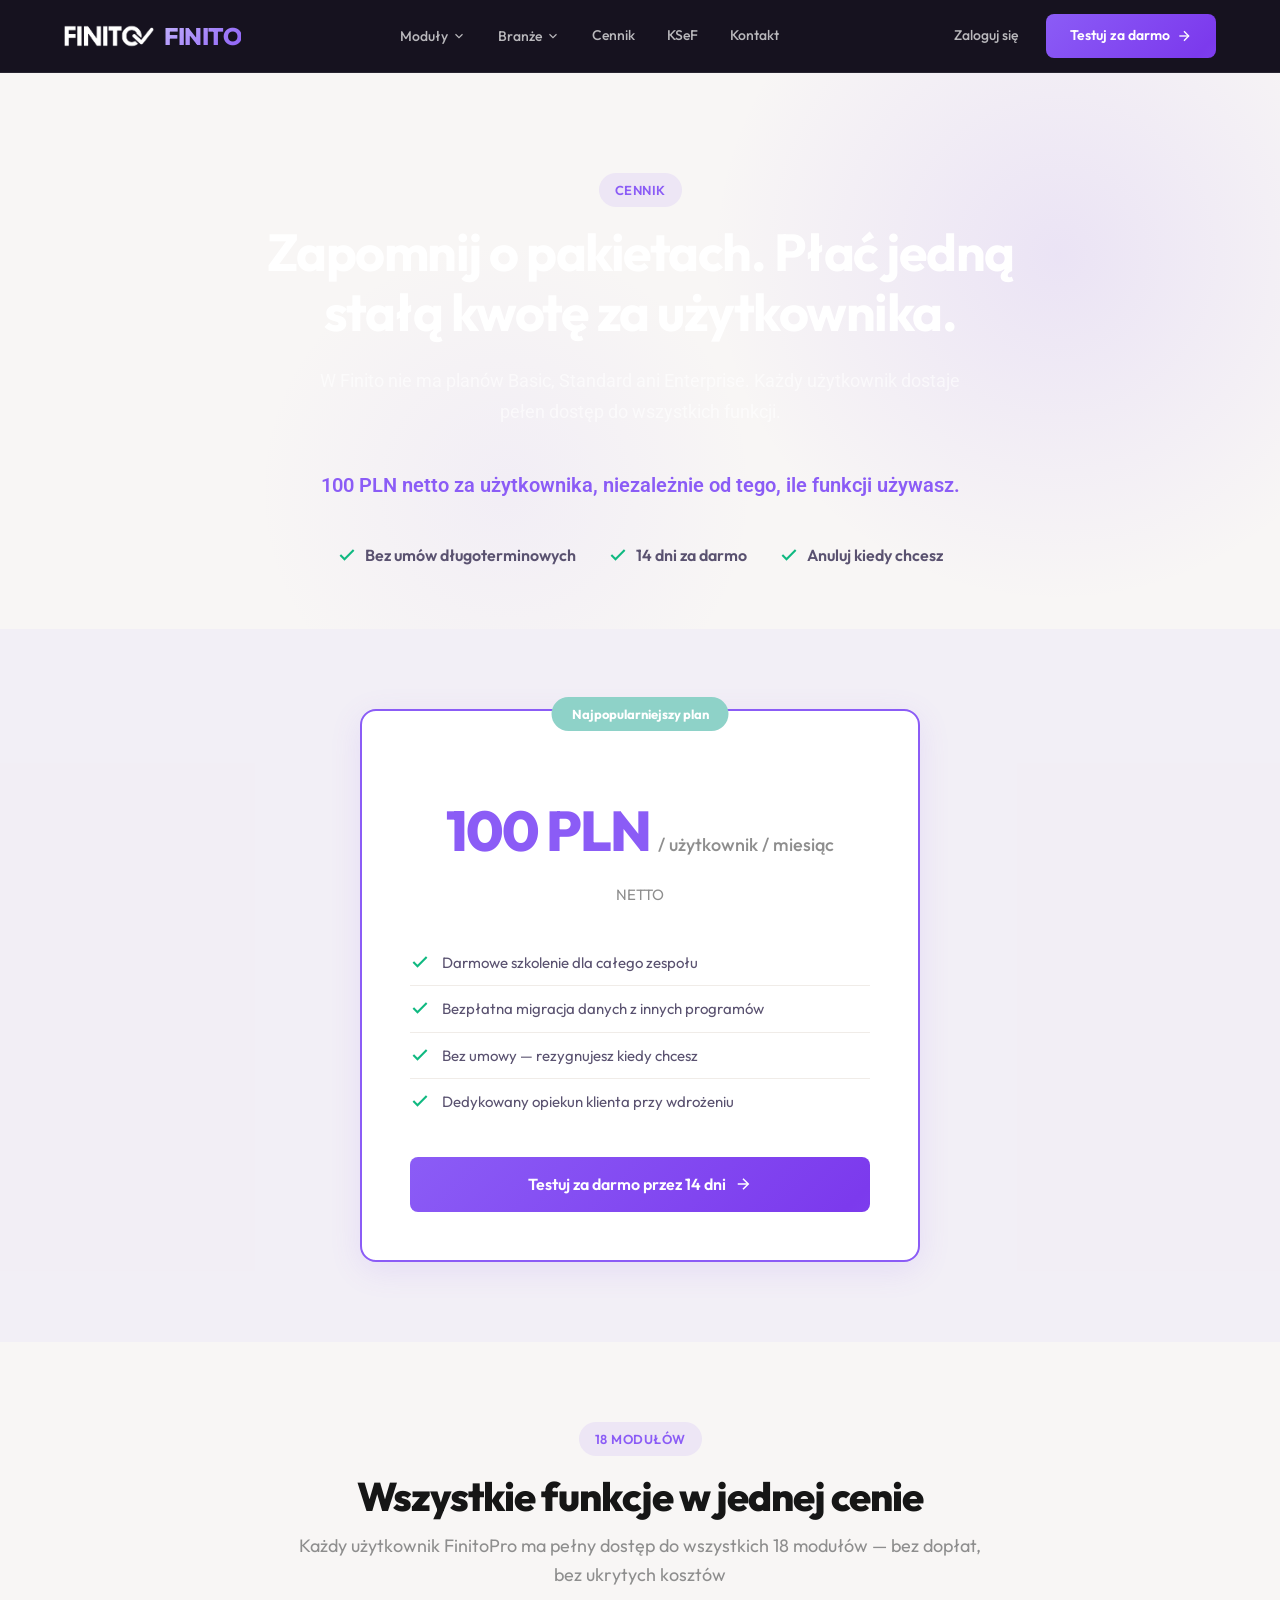
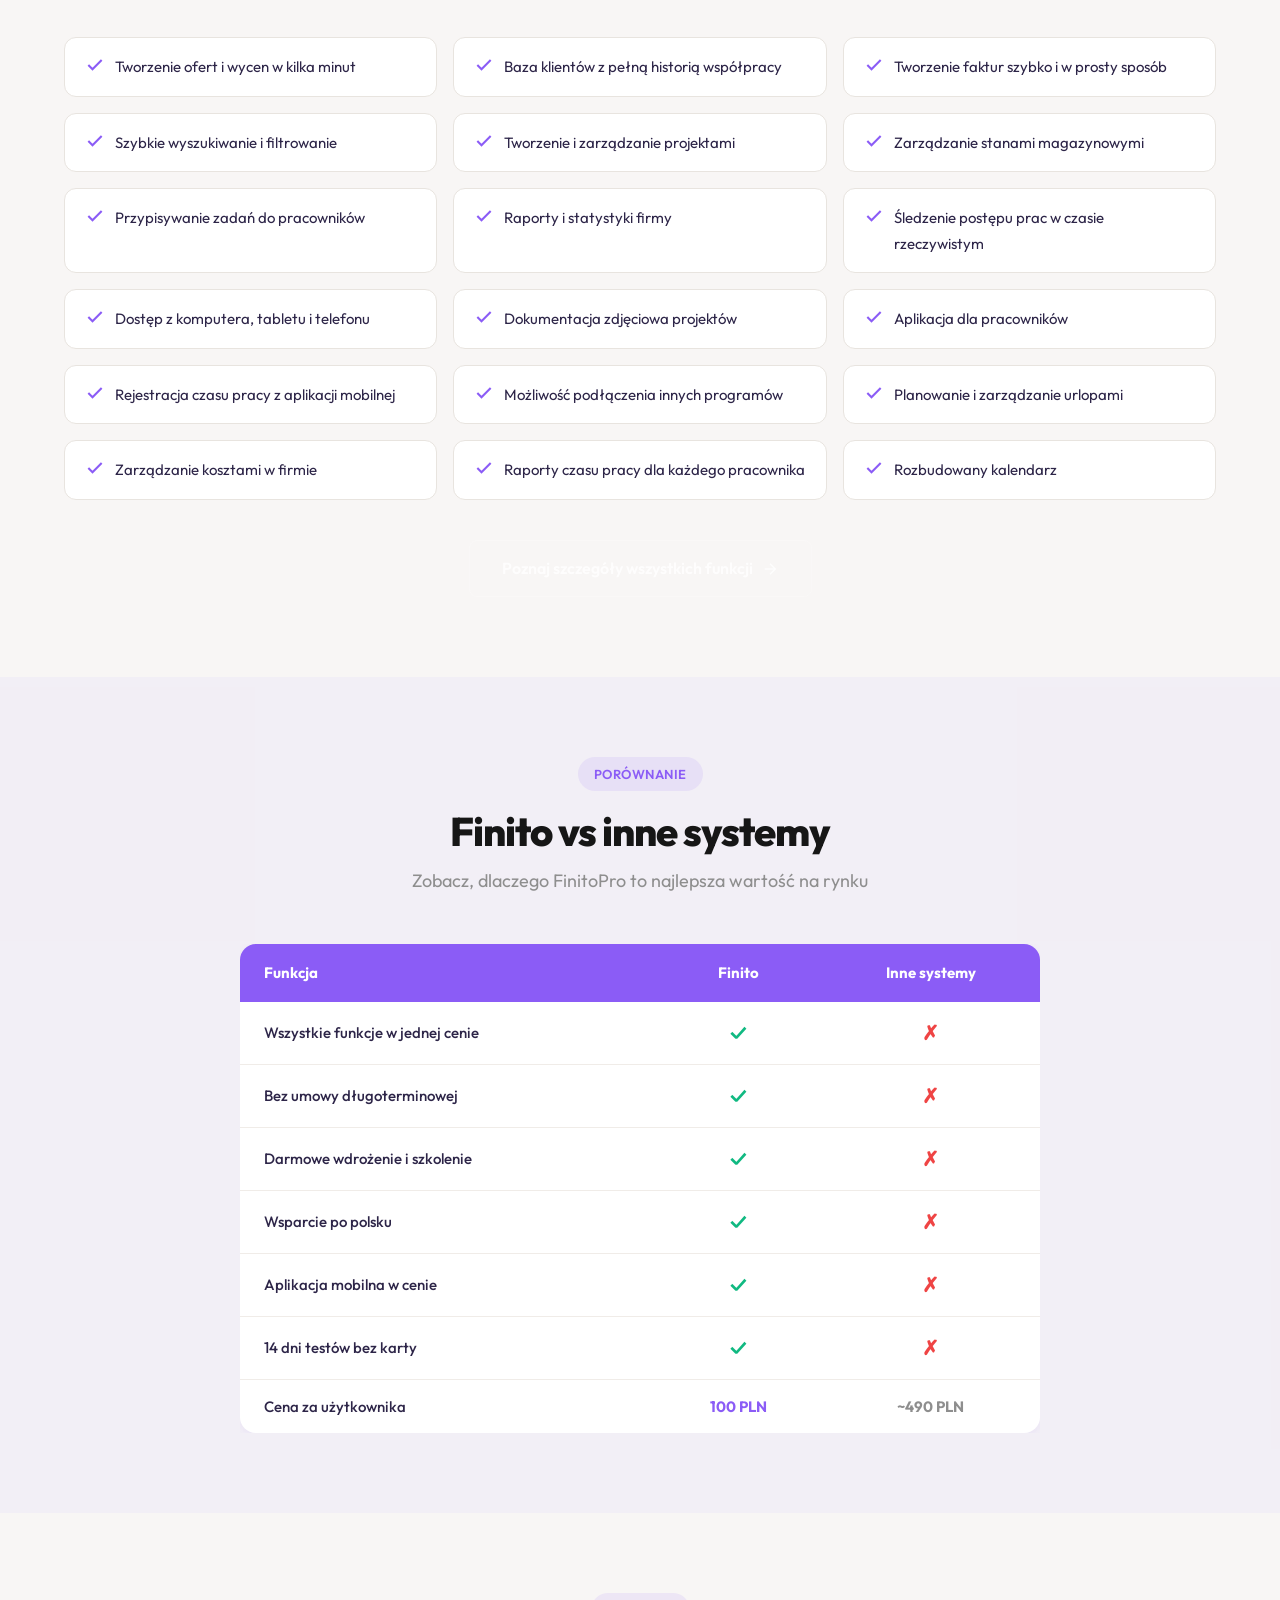
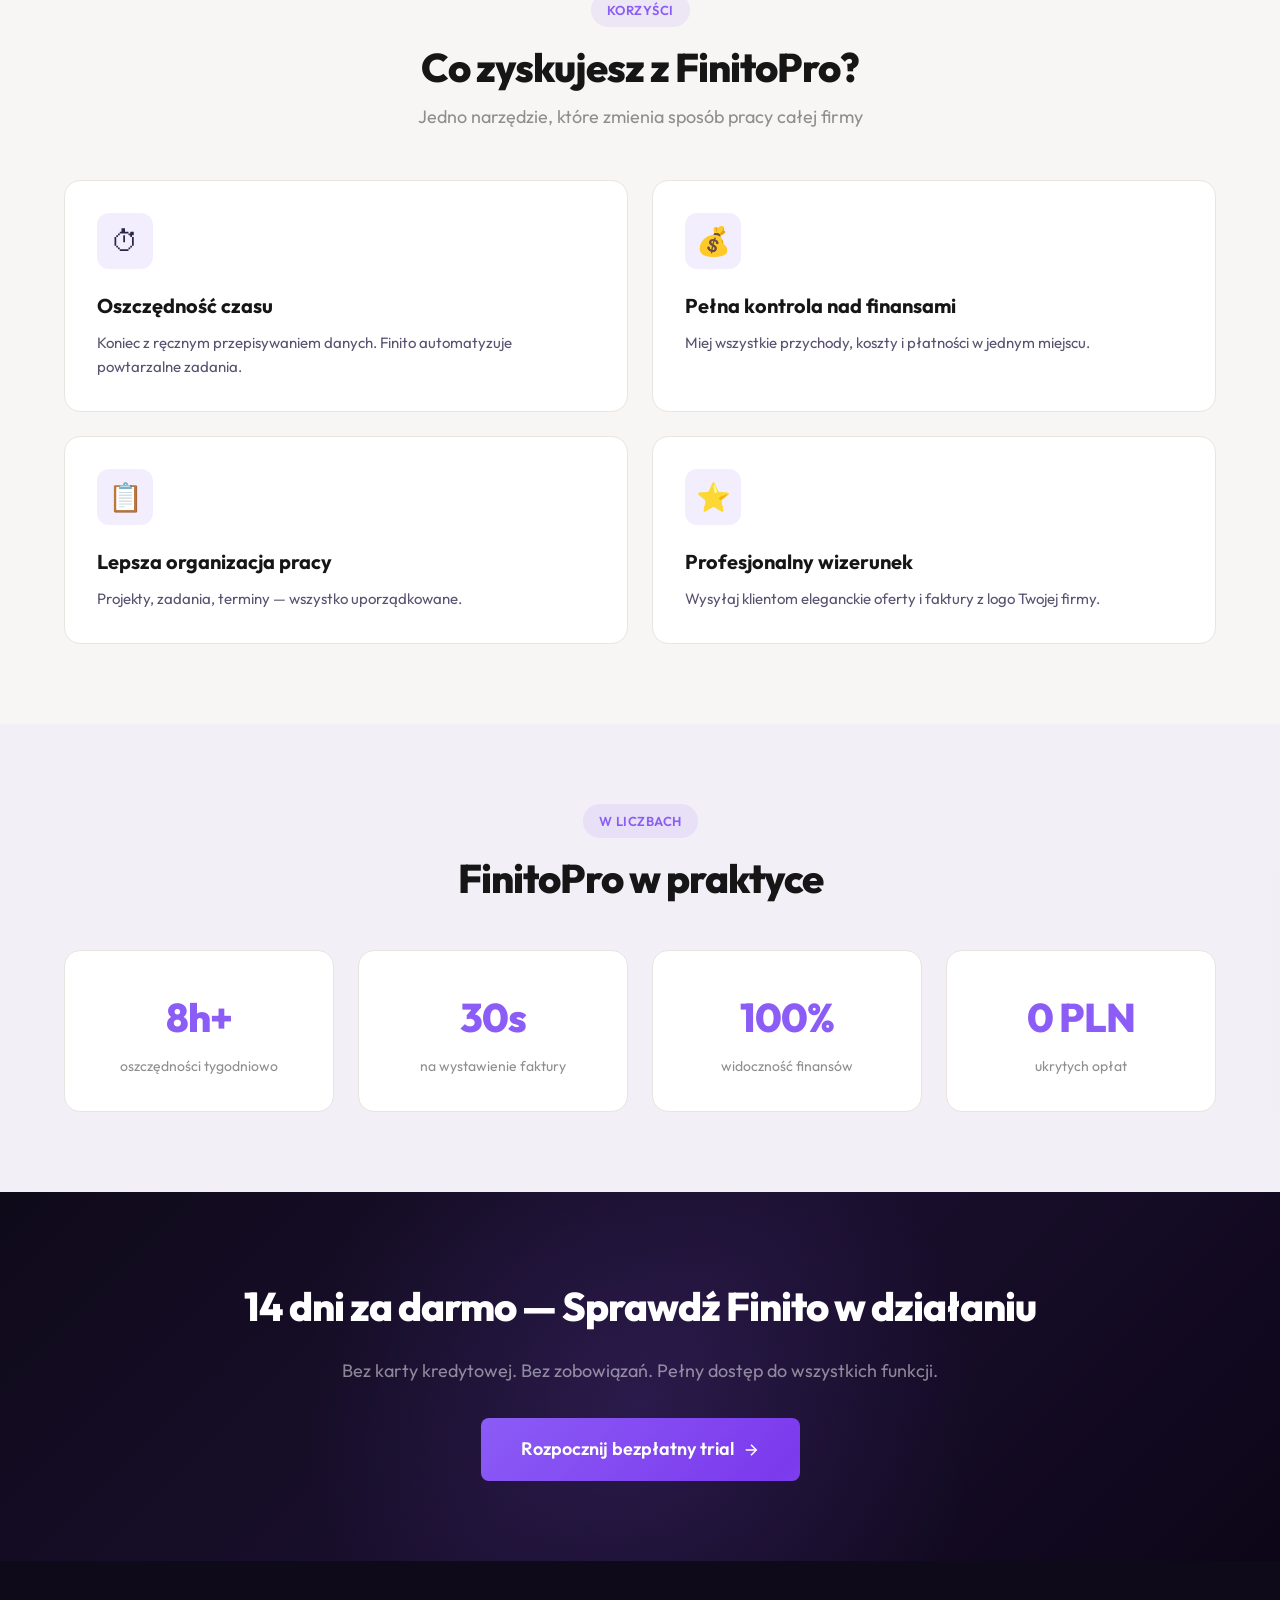
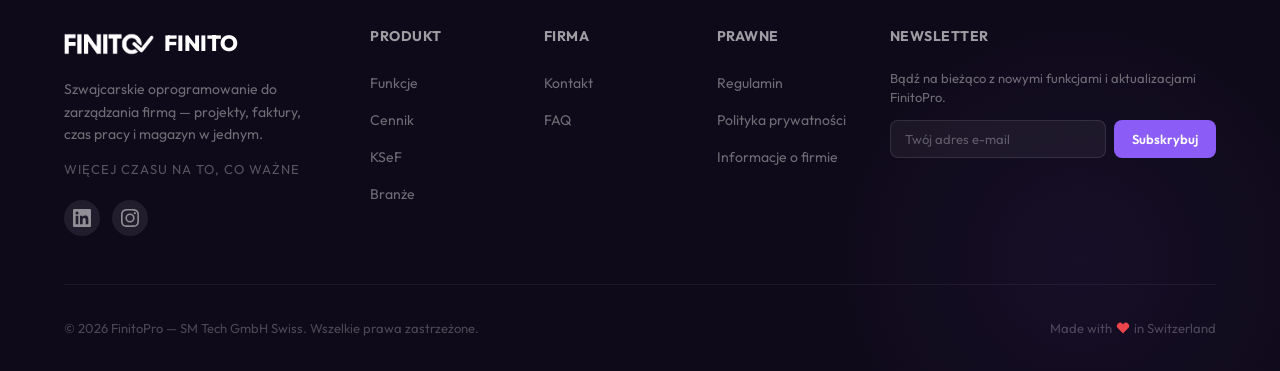
==== commit 2112b7cd: "Redesign: dark hero, mega-dropdown navbar, shimmer/glow CTA animations - Rebuild homepage with dark " ====
--- a/cennik/index.html
+++ b/cennik/index.html
@@ -35,7 +35,7 @@
   <link href="https://fonts.googleapis.com/css2?family=Outfit:wght@300;400;500;600;700;800&family=Roboto:wght@400;500&display=swap" rel="stylesheet">
 
   <!-- Styles -->
-  <link rel="stylesheet" href="../css/style.css">
+  <link rel="stylesheet" href="/css/style.css">
 
   <!-- Schema.org: Product -->
   <script type="application/ld+json">
@@ -303,27 +303,163 @@
 <nav class="navbar" id="navbar">
   <div class="nav-container">
     <a href="/" class="nav-logo" aria-label="FinitoPro - strona główna">
-      <svg viewBox="0 0 36 36" fill="none" width="36" height="36">
-        <rect width="36" height="36" rx="8" fill="#7655b6"/>
-        <path d="M10 12h16v2H10zM10 17h12v2H10zM10 22h8v2H10z" fill="white"/>
-      </svg>
-      Finito<span>Pro</span>
+      <img src="/images/logo.png" alt="FinitoPro logo" height="36">
+      <span class="logo-text">FINITO</span>
     </a>
 
     <ul class="nav-links" id="navLinks">
-      <li><a href="/#funkcje">Funkcje</a></li>
-      <li><a href="/#branze">Branże</a></li>
-      <li><a href="/#jak-to-dziala">Jak to działa</a></li>
-      <li><a href="/cennik/" style="color: var(--primary); font-weight: 600;">Cennik</a></li>
+      <!-- Moduły Dropdown -->
+      <li class="nav-dropdown-trigger">
+        <button class="nav-dropdown-btn">
+          Moduły
+          <svg viewBox="0 0 24 24" fill="none" stroke="currentColor" stroke-width="2"><path d="M6 9l6 6 6-6"/></svg>
+        </button>
+        <div class="mega-dropdown">
+          <div class="mega-dropdown-grid cols-4">
+            <a href="/funkcje/" class="mega-dropdown-item">
+              <svg viewBox="0 0 24 24" fill="none" stroke="currentColor" stroke-width="1.5"><rect x="3" y="3" width="7" height="7" rx="1"/><rect x="14" y="3" width="7" height="7" rx="1"/><rect x="3" y="14" width="7" height="7" rx="1"/><rect x="14" y="14" width="7" height="7" rx="1"/></svg>
+              Dashboard
+            </a>
+            <a href="/funkcje/" class="mega-dropdown-item">
+              <svg viewBox="0 0 24 24" fill="none" stroke="currentColor" stroke-width="1.5"><rect x="3" y="3" width="18" height="18" rx="2"/><path d="M3 9h18"/><path d="M9 21V9"/></svg>
+              Projekty
+            </a>
+            <a href="/funkcje/" class="mega-dropdown-item">
+              <svg viewBox="0 0 24 24" fill="none" stroke="currentColor" stroke-width="1.5"><rect x="2" y="5" width="20" height="14" rx="2"/><path d="M2 10h20"/></svg>
+              Faktury
+            </a>
+            <a href="/funkcje/" class="mega-dropdown-item">
+              <svg viewBox="0 0 24 24" fill="none" stroke="currentColor" stroke-width="1.5"><path d="M14 2H6a2 2 0 00-2 2v16a2 2 0 002 2h12a2 2 0 002-2V8z"/><path d="M14 2v6h6"/></svg>
+              Oferty
+            </a>
+            <a href="/funkcje/" class="mega-dropdown-item">
+              <svg viewBox="0 0 24 24" fill="none" stroke="currentColor" stroke-width="1.5"><circle cx="12" cy="12" r="10"/><path d="M12 6v6l4 2"/></svg>
+              Czas pracy
+            </a>
+            <a href="/funkcje/" class="mega-dropdown-item">
+              <svg viewBox="0 0 24 24" fill="none" stroke="currentColor" stroke-width="1.5"><path d="M17 21v-2a4 4 0 00-4-4H5a4 4 0 00-4 4v2"/><circle cx="9" cy="7" r="4"/><path d="M23 21v-2a4 4 0 00-3-3.87"/><path d="M16 3.13a4 4 0 010 7.75"/></svg>
+              CRM
+            </a>
+            <a href="/funkcje/" class="mega-dropdown-item">
+              <svg viewBox="0 0 24 24" fill="none" stroke="currentColor" stroke-width="1.5"><rect x="3" y="4" width="18" height="18" rx="2"/><path d="M16 2v4"/><path d="M8 2v4"/><path d="M3 10h18"/></svg>
+              Urlopy
+            </a>
+            <a href="/funkcje/" class="mega-dropdown-item">
+              <svg viewBox="0 0 24 24" fill="none" stroke="currentColor" stroke-width="1.5"><path d="M23 19a2 2 0 01-2 2H3a2 2 0 01-2-2V8a2 2 0 012-2h4l2-3h6l2 3h4a2 2 0 012 2z"/><circle cx="12" cy="13" r="4"/></svg>
+              Dokumentacja foto
+            </a>
+            <a href="/funkcje/" class="mega-dropdown-item">
+              <svg viewBox="0 0 24 24" fill="none" stroke="currentColor" stroke-width="1.5"><path d="M21 16V8a2 2 0 00-1-1.73l-7-4a2 2 0 00-2 0l-7 4A2 2 0 003 8v8a2 2 0 001 1.73l7 4a2 2 0 002 0l7-4A2 2 0 0021 16z"/></svg>
+              Magazyn
+            </a>
+            <a href="/funkcje/" class="mega-dropdown-item">
+              <svg viewBox="0 0 24 24" fill="none" stroke="currentColor" stroke-width="1.5"><line x1="12" y1="1" x2="12" y2="23"/><path d="M17 5H9.5a3.5 3.5 0 000 7h5a3.5 3.5 0 010 7H6"/></svg>
+              Wydatki
+            </a>
+            <a href="/funkcje/" class="mega-dropdown-item">
+              <svg viewBox="0 0 24 24" fill="none" stroke="currentColor" stroke-width="1.5"><rect x="5" y="2" width="14" height="20" rx="2"/><line x1="12" y1="18" x2="12" y2="18.01"/></svg>
+              Aplikacja mobilna
+            </a>
+            <a href="/funkcje/" class="mega-dropdown-item">
+              <svg viewBox="0 0 24 24" fill="none" stroke="currentColor" stroke-width="1.5"><path d="M16 21v-2a4 4 0 00-4-4H5a4 4 0 00-4 4v2"/><circle cx="8.5" cy="7" r="4"/><path d="M20 8v6"/><path d="M23 11h-6"/></svg>
+              Portal klienta
+            </a>
+            <a href="/funkcje/" class="mega-dropdown-item">
+              <svg viewBox="0 0 24 24" fill="none" stroke="currentColor" stroke-width="1.5"><path d="M21 12a9 9 0 01-9 9m9-9a9 9 0 00-9-9m9 9H3m9 9a9 9 0 01-9-9m9 9c1.66 0 3-4.03 3-9s-1.34-9-3-9m0 18c-1.66 0-3-4.03-3-9s1.34-9 3-9"/></svg>
+              Usługi serwisowe
+            </a>
+          </div>
+          <div class="mega-dropdown-footer">
+            <a href="/funkcje/">
+              Wszystkie moduły
+              <svg viewBox="0 0 24 24" fill="none" stroke="currentColor" stroke-width="2"><path d="M5 12h14"/><path d="M12 5l7 7-7 7"/></svg>
+            </a>
+          </div>
+        </div>
+      </li>
+
+      <!-- Branże Dropdown -->
+      <li class="nav-dropdown-trigger">
+        <button class="nav-dropdown-btn">
+          Branże
+          <svg viewBox="0 0 24 24" fill="none" stroke="currentColor" stroke-width="2"><path d="M6 9l6 6 6-6"/></svg>
+        </button>
+        <div class="mega-dropdown">
+          <div class="mega-dropdown-grid cols-4">
+            <a href="/#branze" class="mega-dropdown-item">
+              <svg viewBox="0 0 24 24" fill="none" stroke="currentColor" stroke-width="1.5"><path d="M2 20h20"/><path d="M5 20V8l7-5 7 5v12"/><path d="M9 20v-5h6v5"/></svg>
+              Budownictwo
+            </a>
+            <a href="/#branze" class="mega-dropdown-item">
+              <svg viewBox="0 0 24 24" fill="none" stroke="currentColor" stroke-width="1.5"><path d="M20 14.66V20a2 2 0 01-2 2H4a2 2 0 01-2-2V6a2 2 0 012-2h5.34"/><polygon points="18 2 22 6 12 16 8 16 8 12 18 2"/></svg>
+              Malarstwo
+            </a>
+            <a href="/#branze" class="mega-dropdown-item">
+              <svg viewBox="0 0 24 24" fill="none" stroke="currentColor" stroke-width="1.5"><path d="M13 2L3 14h9l-1 8 10-12h-9l1-8z"/></svg>
+              Elektryka
+            </a>
+            <a href="/#branze" class="mega-dropdown-item">
+              <svg viewBox="0 0 24 24" fill="none" stroke="currentColor" stroke-width="1.5"><path d="M12 2v6m0 12v2M4.93 4.93l4.24 4.24m5.66 5.66l4.24 4.24M2 12h6m8 0h6M4.93 19.07l4.24-4.24m5.66-5.66l4.24-4.24"/></svg>
+              Hydraulika
+            </a>
+            <a href="/#branze" class="mega-dropdown-item">
+              <svg viewBox="0 0 24 24" fill="none" stroke="currentColor" stroke-width="1.5"><path d="M3 9l9-7 9 7v11a2 2 0 01-2 2H5a2 2 0 01-2-2z"/><path d="M9 22V12h6v10"/></svg>
+              Dekarstwo
+            </a>
+            <a href="/#branze" class="mega-dropdown-item">
+              <svg viewBox="0 0 24 24" fill="none" stroke="currentColor" stroke-width="1.5"><path d="M12 22c-4.97 0-9-2.24-9-5v-4c0-2.76 4.03-5 9-5s9 2.24 9 5v4c0 2.76-4.03 5-9 5z"/><path d="M12 8V2"/><path d="M8 6l4-4 4 4"/></svg>
+              Ogrodnictwo
+            </a>
+            <a href="/#branze" class="mega-dropdown-item">
+              <svg viewBox="0 0 24 24" fill="none" stroke="currentColor" stroke-width="1.5"><rect x="2" y="7" width="20" height="14" rx="2"/><path d="M16 7V5a2 2 0 00-2-2h-4a2 2 0 00-2 2v2"/></svg>
+              Stolarstwo
+            </a>
+            <a href="/#branze" class="mega-dropdown-item">
+              <svg viewBox="0 0 24 24" fill="none" stroke="currentColor" stroke-width="1.5"><rect x="1" y="3" width="15" height="13" rx="2"/><path d="M16 8h4a2 2 0 012 2v6a2 2 0 01-2 2h-4"/><circle cx="5.5" cy="18" r="2.5"/><circle cx="18.5" cy="18" r="2.5"/></svg>
+              Przeprowadzki
+            </a>
+            <a href="/#branze" class="mega-dropdown-item">
+              <svg viewBox="0 0 24 24" fill="none" stroke="currentColor" stroke-width="1.5"><path d="M14.7 6.3a1 1 0 000 1.4l1.6 1.6a1 1 0 001.4 0l3.77-3.77a6 6 0 01-7.94 7.94l-6.91 6.91a2.12 2.12 0 01-3-3l6.91-6.91a6 6 0 017.94-7.94l-3.76 3.76z"/></svg>
+              Facility Service
+            </a>
+            <a href="/#branze" class="mega-dropdown-item">
+              <svg viewBox="0 0 24 24" fill="none" stroke="currentColor" stroke-width="1.5"><circle cx="12" cy="12" r="3"/><path d="M19.4 15a1.65 1.65 0 00.33 1.82l.06.06a2 2 0 01-2.83 2.83l-.06-.06a1.65 1.65 0 00-1.82-.33 1.65 1.65 0 00-1 1.51V21a2 2 0 01-4 0v-.09A1.65 1.65 0 009 19.4a1.65 1.65 0 00-1.82.33l-.06.06a2 2 0 01-2.83-2.83l.06-.06A1.65 1.65 0 004.68 15a1.65 1.65 0 00-1.51-1H3a2 2 0 010-4h.09A1.65 1.65 0 004.6 9a1.65 1.65 0 00-.33-1.82l-.06-.06a2 2 0 012.83-2.83l.06.06A1.65 1.65 0 009 4.68a1.65 1.65 0 001-1.51V3a2 2 0 014 0v.09a1.65 1.65 0 001 1.51 1.65 1.65 0 001.82-.33l.06-.06a2 2 0 012.83 2.83l-.06.06A1.65 1.65 0 0019.4 9a1.65 1.65 0 001.51 1H21a2 2 0 010 4h-.09a1.65 1.65 0 00-1.51 1z"/></svg>
+              Produkcja
+            </a>
+            <a href="/#branze" class="mega-dropdown-item">
+              <svg viewBox="0 0 24 24" fill="none" stroke="currentColor" stroke-width="1.5"><path d="M6 2L3 6v14a2 2 0 002 2h14a2 2 0 002-2V6l-3-4z"/><line x1="3" y1="6" x2="21" y2="6"/><path d="M16 10a4 4 0 01-8 0"/></svg>
+              Handel
+            </a>
+            <a href="/#branze" class="mega-dropdown-item">
+              <svg viewBox="0 0 24 24" fill="none" stroke="currentColor" stroke-width="1.5"><polyline points="16 18 22 12 16 6"/><polyline points="8 6 2 12 8 18"/></svg>
+              IT i agencje
+            </a>
+          </div>
+        </div>
+      </li>
+
+      <li><a href="/cennik/">Cennik</a></li>
       <li><a href="/ksef/">KSeF</a></li>
-      <li><a href="/#faq">FAQ</a></li>
-      <li><a href="https://app.finitopro.ch/login" class="nav-cta">Wypróbuj za darmo</a></li>
+      <li><a href="/kontakt/">Kontakt</a></li>
+
+      <!-- Mobile-only actions (shown inside hamburger menu) -->
+      <li class="nav-mobile-actions" style="display:none;">
+        <a href="https://app.finitopro.ch/login" class="nav-login">Zaloguj się</a>
+        <a href="https://app.finitopro.ch/register" class="nav-cta">Testuj za darmo</a>
+      </li>
     </ul>
 
-    <button class="nav-toggle" id="navToggle" aria-label="Otwórz menu nawigacji">
-      <svg width="24" height="24" viewBox="0 0 24 24" fill="none" stroke="currentColor" stroke-width="2">
-        <line x1="3" y1="6" x2="21" y2="6"/><line x1="3" y1="12" x2="21" y2="12"/><line x1="3" y1="18" x2="21" y2="18"/>
-      </svg>
+    <!-- Desktop actions -->
+    <div class="nav-actions">
+      <a href="https://app.finitopro.ch/login" class="nav-login">Zaloguj się</a>
+      <a href="https://app.finitopro.ch/register" class="nav-cta">
+        Testuj za darmo
+        <svg viewBox="0 0 24 24" fill="none" stroke="currentColor" stroke-width="2"><path d="M5 12h14"/><path d="M12 5l7 7-7 7"/></svg>
+      </a>
+    </div>
+
+    <button class="nav-toggle" id="navToggle" aria-label="Otwórz menu nawigacji" aria-expanded="false">
+      <svg viewBox="0 0 24 24" fill="none" stroke="currentColor" stroke-width="2"><path d="M3 12h18M3 6h18M3 18h18"/></svg>
     </button>
   </div>
 </nav>
@@ -394,7 +530,7 @@
 <!-- 18 Features -->
 <section class="section" id="funkcje-lista">
   <div class="container">
-    <div class="section-header">
+    <div class="section-header fade-up-target">
       <div class="section-badge">18 modułów</div>
       <h2 class="section-title">Wszystkie funkcje w jednej cenie</h2>
       <p class="section-subtitle">Każdy użytkownik FinitoPro ma pełny dostęp do wszystkich 18 modułów — bez dopłat, bez ukrytych kosztów</p>
@@ -487,7 +623,7 @@
 <!-- Comparison Table -->
 <section class="section" style="background: var(--primary-bg-light);">
   <div class="container">
-    <div class="section-header">
+    <div class="section-header fade-up-target">
       <div class="section-badge">Porównanie</div>
       <h2 class="section-title">Finito vs inne systemy</h2>
       <p class="section-subtitle">Zobacz, dlaczego FinitoPro to najlepsza wartość na rynku</p>
@@ -547,32 +683,32 @@
 <!-- Benefits -->
 <section class="section">
   <div class="container">
-    <div class="section-header">
+    <div class="section-header fade-up-target">
       <div class="section-badge">Korzyści</div>
       <h2 class="section-title">Co zyskujesz z FinitoPro?</h2>
       <p class="section-subtitle">Jedno narzędzie, które zmienia sposób pracy całej firmy</p>
     </div>
 
     <div class="benefits-grid">
-      <div class="benefit-card">
+      <div class="benefit-card fade-up-target">
         <div class="benefit-icon" aria-hidden="true">&#9201;</div>
         <h3>Oszczędność czasu</h3>
         <p>Koniec z ręcznym przepisywaniem danych. Finito automatyzuje powtarzalne zadania.</p>
       </div>
 
-      <div class="benefit-card">
+      <div class="benefit-card fade-up-target">
         <div class="benefit-icon" aria-hidden="true">&#128176;</div>
         <h3>Pełna kontrola nad finansami</h3>
         <p>Miej wszystkie przychody, koszty i płatności w jednym miejscu.</p>
       </div>
 
-      <div class="benefit-card">
+      <div class="benefit-card fade-up-target">
         <div class="benefit-icon" aria-hidden="true">&#128203;</div>
         <h3>Lepsza organizacja pracy</h3>
         <p>Projekty, zadania, terminy — wszystko uporządkowane.</p>
       </div>
 
-      <div class="benefit-card">
+      <div class="benefit-card fade-up-target">
         <div class="benefit-icon" aria-hidden="true">&#11088;</div>
         <h3>Profesjonalny wizerunek</h3>
         <p>Wysyłaj klientom eleganckie oferty i faktury z logo Twojej firmy.</p>
@@ -584,25 +720,25 @@
 <!-- Stats -->
 <section class="section" style="background: var(--primary-bg-light);">
   <div class="container">
-    <div class="section-header">
+    <div class="section-header fade-up-target">
       <div class="section-badge">W liczbach</div>
       <h2 class="section-title">FinitoPro w praktyce</h2>
     </div>
 
     <div class="stats-row">
-      <div class="stat-card">
+      <div class="stat-card fade-up-target">
         <div class="stat-value">8h+</div>
         <div class="stat-label">oszczędności tygodniowo</div>
       </div>
-      <div class="stat-card">
+      <div class="stat-card fade-up-target">
         <div class="stat-value">30s</div>
         <div class="stat-label">na wystawienie faktury</div>
       </div>
-      <div class="stat-card">
+      <div class="stat-card fade-up-target">
         <div class="stat-value">100%</div>
         <div class="stat-label">widoczność finansów</div>
       </div>
-      <div class="stat-card">
+      <div class="stat-card fade-up-target">
         <div class="stat-value">0 PLN</div>
         <div class="stat-label">ukrytych opłat</div>
       </div>
@@ -627,20 +763,26 @@
   <div class="container">
     <div class="footer-grid">
       <div class="footer-brand">
-        <a href="/" class="nav-logo" style="color: white; margin-bottom: 8px;">
-          <svg viewBox="0 0 36 36" fill="none" width="32" height="32">
-            <rect width="36" height="36" rx="8" fill="#7655b6"/>
-            <path d="M10 12h16v2H10zM10 17h12v2H10zM10 22h8v2H10z" fill="white"/>
-          </svg>
-          Finito<span style="color: #9B7FD4;">Pro</span>
+        <a href="/" class="footer-logo">
+          <img src="/images/logo.png" alt="FinitoPro" height="36">
+          FINITO
         </a>
-        <p>Szwajcarskie oprogramowanie do zarządzania firmą. Projekty, faktury, czas pracy i magazyn w jednym narzędziu.</p>
+        <p>Szwajcarskie oprogramowanie do zarządzania firmą — projekty, faktury, czas pracy i magazyn w jednym.</p>
+        <div class="footer-tagline">Więcej czasu na to, co ważne</div>
+        <div class="footer-social">
+          <a href="https://www.linkedin.com/company/finitopro" aria-label="LinkedIn" target="_blank" rel="noopener">
+            <svg viewBox="0 0 24 24" fill="currentColor"><path d="M20.447 20.452h-3.554v-5.569c0-1.328-.027-3.037-1.852-3.037-1.853 0-2.136 1.445-2.136 2.939v5.667H9.351V9h3.414v1.561h.046c.477-.9 1.637-1.85 3.37-1.85 3.601 0 4.267 2.37 4.267 5.455v6.286zM5.337 7.433a2.062 2.062 0 01-2.063-2.065 2.064 2.064 0 112.063 2.065zm1.782 13.019H3.555V9h3.564v11.452zM22.225 0H1.771C.792 0 0 .774 0 1.729v20.542C0 23.227.792 24 1.771 24h20.451C23.2 24 24 23.227 24 22.271V1.729C24 .774 23.2 0 22.222 0h.003z"/></svg>
+          </a>
+          <a href="https://www.instagram.com/finitopro" aria-label="Instagram" target="_blank" rel="noopener">
+            <svg viewBox="0 0 24 24" fill="currentColor"><path d="M12 2.163c3.204 0 3.584.012 4.85.07 3.252.148 4.771 1.691 4.919 4.919.058 1.265.069 1.645.069 4.849 0 3.205-.012 3.584-.069 4.849-.149 3.225-1.664 4.771-4.919 4.919-1.266.058-1.644.07-4.85.07-3.204 0-3.584-.012-4.849-.07-3.26-.149-4.771-1.699-4.919-4.92-.058-1.265-.07-1.644-.07-4.849 0-3.204.013-3.583.07-4.849.149-3.227 1.664-4.771 4.919-4.919 1.266-.057 1.645-.069 4.849-.069zM12 0C8.741 0 8.333.014 7.053.072 2.695.272.273 2.69.073 7.052.014 8.333 0 8.741 0 12c0 3.259.014 3.668.072 4.948.2 4.358 2.618 6.78 6.98 6.98C8.333 23.986 8.741 24 12 24c3.259 0 3.668-.014 4.948-.072 4.354-.2 6.782-2.618 6.979-6.98.059-1.28.073-1.689.073-4.948 0-3.259-.014-3.667-.072-4.947-.196-4.354-2.617-6.78-6.979-6.98C15.668.014 15.259 0 12 0zm0 5.838a6.162 6.162 0 100 12.324 6.162 6.162 0 000-12.324zM12 16a4 4 0 110-8 4 4 0 010 8zm6.406-11.845a1.44 1.44 0 100 2.881 1.44 1.44 0 000-2.881z"/></svg>
+          </a>
+        </div>
       </div>
 
       <div>
         <h4>Produkt</h4>
         <ul class="footer-links">
-          <li><a href="/#funkcje">Funkcje</a></li>
+          <li><a href="/funkcje/">Funkcje</a></li>
           <li><a href="/cennik/">Cennik</a></li>
           <li><a href="/ksef/">KSeF</a></li>
           <li><a href="/#branze">Branże</a></li>
@@ -650,10 +792,8 @@
       <div>
         <h4>Firma</h4>
         <ul class="footer-links">
-          <li><a href="#">O nas</a></li>
-          <li><a href="#">Kontakt</a></li>
-          <li><a href="#">Blog</a></li>
-          <li><a href="#">Pomoc</a></li>
+          <li><a href="/kontakt/">Kontakt</a></li>
+          <li><a href="/pytania/">FAQ</a></li>
         </ul>
       </div>
 
@@ -665,41 +805,29 @@
           <li><a href="#">Informacje o firmie</a></li>
         </ul>
       </div>
+
+      <div class="footer-newsletter">
+        <h4>Newsletter</h4>
+        <p>Bądź na bieżąco z nowymi funkcjami i aktualizacjami FinitoPro.</p>
+        <form class="footer-newsletter-form" onsubmit="return false;">
+          <input type="email" placeholder="Twój adres e-mail" required>
+          <button type="submit">Subskrybuj</button>
+        </form>
+      </div>
     </div>
 
     <div class="footer-bottom">
-      &copy; 2026 FinitoPro — SM Tech Swiss GmbH. Wszelkie prawa zastrzeżone.
+      <span>&copy; 2026 FinitoPro — SM Tech GmbH Swiss. Wszelkie prawa zastrzeżone.</span>
+      <span class="footer-bottom-love">
+        Made with
+        <svg viewBox="0 0 24 24" fill="currentColor"><path d="M20.84 4.61a5.5 5.5 0 00-7.78 0L12 5.67l-1.06-1.06a5.5 5.5 0 00-7.78 7.78l1.06 1.06L12 21.23l7.78-7.78 1.06-1.06a5.5 5.5 0 000-7.78z"/></svg>
+        in Switzerland
+      </span>
     </div>
   </div>
 </footer>
 
-<!-- JavaScript -->
-<script>
-// Mobile nav toggle
-document.getElementById('navToggle').addEventListener('click', function() {
-  document.getElementById('navLinks').classList.toggle('open');
-});
-
-// Navbar scroll
-window.addEventListener('scroll', function() {
-  document.getElementById('navbar').classList.toggle('scrolled', window.scrollY > 20);
-});
-
-// Smooth scroll
-document.querySelectorAll('a[href^="#"]').forEach(function(anchor) {
-  anchor.addEventListener('click', function(e) {
-    var href = this.getAttribute('href');
-    if (href !== '#') {
-      e.preventDefault();
-      var target = document.querySelector(href);
-      if (target) {
-        target.scrollIntoView({ behavior: 'smooth', block: 'start' });
-        document.getElementById('navLinks').classList.remove('open');
-      }
-    }
-  });
-});
-</script>
+<script src="/js/main.js"></script>
 
 </body>
 </html>
--- a/css/style.css
+++ b/css/style.css
@@ -1,13 +1,14 @@
 /* FinitoPro PL — Style Sheet */
-/* Palette: Purple theme matching finitopro.pl brand */
+/* Design: Dark hero + modern animations matching finitopro.ch */
 
 :root {
-  --primary: #7655b6;
-  --primary-dark: #5B3F9A;
-  --primary-medium: #8B6BC8;
-  --primary-light: #9B7FD4;
-  --primary-bg: #eae6f5;
-  --primary-bg-light: #f5f3fa;
+  --primary: #8b5cf6;
+  --primary-dark: #7c3aed;
+  --primary-medium: #a78bfa;
+  --primary-light: #c4b5fd;
+  --primary-lighter: #ddd6fe;
+  --primary-bg: rgba(139,92,246,0.1);
+  --primary-bg-light: rgba(139,92,246,0.05);
   --accent: #8ed2c8;
   --accent-orange: #F97316;
   --text-dark: #161616;
@@ -22,13 +23,22 @@
   --success-bg: #ECFDF5;
   --warning: #F59E0B;
   --danger: #EF4444;
-  --shadow-sm: 0 1px 2px rgba(118,85,182,0.06);
-  --shadow: 0 2px 8px rgba(118,85,182,0.08);
-  --shadow-md: 0 4px 16px rgba(118,85,182,0.1);
-  --shadow-lg: 0 8px 32px rgba(118,85,182,0.12);
+  --shadow-sm: 0 1px 2px rgba(139,92,246,0.06);
+  --shadow: 0 2px 8px rgba(139,92,246,0.08);
+  --shadow-md: 0 4px 16px rgba(139,92,246,0.1);
+  --shadow-lg: 0 8px 32px rgba(139,92,246,0.12);
   --radius: 16px;
   --radius-sm: 12px;
   --radius-xs: 8px;
+  /* Glass */
+  --glass-bg: rgba(255,255,255,0.05);
+  --glass-bg-hover: rgba(255,255,255,0.1);
+  --glass-border: rgba(255,255,255,0.1);
+  --glass-border-hover: rgba(139,92,246,0.3);
+  /* Dark */
+  --dark-bg: #0f0a1a;
+  --dark-bg-mid: #1a0f2e;
+  --dark-bg-deep: #0d0618;
 }
 
 * { margin: 0; padding: 0; box-sizing: border-box; }
@@ -50,27 +60,104 @@
   padding: 0 24px;
 }
 
+/* ===== ANIMATIONS ===== */
+@keyframes shimmer {
+  0% { background-position: 200% 0; }
+  100% { background-position: -200% 0; }
+}
+
+@keyframes glow-pulse {
+  0%, 100% { box-shadow: 0 0 20px rgba(139,92,246,0.3), 0 4px 14px rgba(139,92,246,0.25); }
+  50% { box-shadow: 0 0 40px rgba(139,92,246,0.5), 0 4px 20px rgba(139,92,246,0.35); }
+}
+
+@keyframes fade-up {
+  from { opacity: 0; transform: translateY(30px); }
+  to { opacity: 1; transform: translateY(0); }
+}
+
+@keyframes ping {
+  75%, 100% { transform: scale(2); opacity: 0; }
+}
+
+@keyframes marquee {
+  0% { transform: translateX(0); }
+  100% { transform: translateX(-50%); }
+}
+
+@keyframes blobDrift {
+  0%, 100% { transform: translate(0, 0) scale(1); }
+  33% { transform: translate(30px, -20px) scale(1.05); }
+  66% { transform: translate(-20px, 15px) scale(0.95); }
+}
+
+@keyframes float {
+  0%, 100% { transform: translateY(0); }
+  50% { transform: translateY(-10px); }
+}
+
+/* Utility animation classes */
+.animate-shimmer {
+  background-size: 200% 100%;
+  animation: shimmer 3s ease-in-out infinite;
+}
+
+.animate-glow-pulse {
+  animation: glow-pulse 2s ease-in-out infinite;
+}
+
+.animate-fade-up {
+  animation: fade-up 0.6s ease-out forwards;
+}
+
+.animate-ping {
+  animation: ping 1.5s cubic-bezier(0,0,0.2,1) infinite;
+}
+
+.animate-marquee {
+  animation: marquee 30s linear infinite;
+}
+
+/* Scroll-triggered fade-up */
+.fade-up-target {
+  opacity: 0;
+  transform: translateY(30px);
+  transition: opacity 0.6s ease-out, transform 0.6s ease-out;
+}
+
+.fade-up-target.visible {
+  opacity: 1;
+  transform: translateY(0);
+}
+
+/* Hero stagger */
+.hero-stagger {
+  opacity: 0;
+  animation: fade-up 0.6s ease-out forwards;
+  animation-delay: calc(var(--stagger, 0) * 0.15s);
+}
+
 /* ===== NAVIGATION ===== */
 .navbar {
-  background: rgba(255,255,255,0.92);
+  background: rgba(10,6,20,0.95);
   backdrop-filter: blur(20px);
   -webkit-backdrop-filter: blur(20px);
-  border-bottom: 1px solid var(--border);
+  border-bottom: 1px solid rgba(255,255,255,0.08);
   position: sticky;
   top: 0;
-  z-index: 100;
+  z-index: 1000;
   transition: box-shadow 0.3s ease;
 }
 
 .navbar.scrolled {
-  box-shadow: var(--shadow-md);
+  box-shadow: 0 4px 30px rgba(0,0,0,0.3);
 }
 
 .nav-container {
   display: flex;
   align-items: center;
   justify-content: space-between;
-  padding: 12px 24px;
+  padding: 14px 24px;
   max-width: 1200px;
   margin: 0 auto;
 }
@@ -80,31 +167,175 @@
   align-items: center;
   gap: 10px;
   text-decoration: none;
-  color: var(--primary-dark);
+  color: white;
   font-weight: 700;
-  font-size: 22px;
+  font-size: 24px;
   letter-spacing: -0.5px;
 }
 
-.nav-logo svg {
-  width: 36px;
+.nav-logo img {
   height: 36px;
-}
-
-.nav-logo span {
-  color: var(--primary);
+  filter: brightness(10);
+}
+
+.nav-logo .logo-text {
+  font-weight: 800;
+  background: linear-gradient(135deg, #c4b5fd, #8b5cf6);
+  -webkit-background-clip: text;
+  -webkit-text-fill-color: transparent;
+  background-clip: text;
 }
 
 .nav-links {
   display: flex;
   align-items: center;
-  gap: 8px;
+  gap: 4px;
   list-style: none;
 }
 
-.nav-links a {
+.nav-links > li {
+  position: relative;
+}
+
+.nav-links > li > a,
+.nav-dropdown-btn {
   text-decoration: none;
-  color: var(--text-secondary);
+  color: rgba(255,255,255,0.7);
+  font-size: 14px;
+  font-weight: 500;
+  padding: 8px 14px;
+  border-radius: var(--radius-xs);
+  transition: all 0.2s ease;
+  display: flex;
+  align-items: center;
+  gap: 4px;
+  cursor: pointer;
+  background: none;
+  border: none;
+  font-family: inherit;
+}
+
+.nav-links > li > a:hover,
+.nav-dropdown-btn:hover,
+.nav-dropdown-trigger:hover > .nav-dropdown-btn {
+  color: white;
+  background: rgba(255,255,255,0.08);
+}
+
+.nav-dropdown-btn svg {
+  width: 14px;
+  height: 14px;
+  transition: transform 0.2s ease;
+}
+
+.nav-dropdown-trigger:hover .nav-dropdown-btn svg,
+.nav-dropdown-trigger.open .nav-dropdown-btn svg {
+  transform: rotate(180deg);
+}
+
+/* Mega Dropdown */
+.mega-dropdown {
+  display: none;
+  position: absolute;
+  top: calc(100% + 12px);
+  left: 50%;
+  transform: translateX(-50%);
+  background: rgba(15,10,26,0.98);
+  backdrop-filter: blur(20px);
+  -webkit-backdrop-filter: blur(20px);
+  border: 1px solid rgba(255,255,255,0.1);
+  border-radius: var(--radius);
+  padding: 24px;
+  min-width: 580px;
+  z-index: 100;
+  box-shadow: 0 20px 60px rgba(0,0,0,0.5);
+}
+
+.mega-dropdown::before {
+  content: '';
+  position: absolute;
+  top: -12px;
+  left: 0;
+  right: 0;
+  height: 12px;
+}
+
+.mega-dropdown.open {
+  display: grid;
+}
+
+.mega-dropdown-grid {
+  display: grid;
+  grid-template-columns: repeat(3, 1fr);
+  gap: 4px;
+}
+
+.mega-dropdown-grid.cols-4 {
+  grid-template-columns: repeat(4, 1fr);
+}
+
+.mega-dropdown-item {
+  display: flex;
+  align-items: center;
+  gap: 10px;
+  padding: 10px 14px;
+  border-radius: var(--radius-xs);
+  text-decoration: none;
+  color: rgba(255,255,255,0.7);
+  font-size: 13px;
+  font-weight: 500;
+  transition: all 0.2s ease;
+  white-space: nowrap;
+}
+
+.mega-dropdown-item:hover {
+  background: rgba(139,92,246,0.15);
+  color: white;
+}
+
+.mega-dropdown-item svg {
+  width: 20px;
+  height: 20px;
+  color: var(--primary-medium);
+  flex-shrink: 0;
+}
+
+.mega-dropdown-footer {
+  margin-top: 12px;
+  padding-top: 12px;
+  border-top: 1px solid rgba(255,255,255,0.08);
+}
+
+.mega-dropdown-footer a {
+  display: inline-flex;
+  align-items: center;
+  gap: 6px;
+  color: var(--primary-medium);
+  font-size: 13px;
+  font-weight: 600;
+  text-decoration: none;
+  transition: color 0.2s ease;
+}
+
+.mega-dropdown-footer a:hover {
+  color: var(--primary-light);
+}
+
+.mega-dropdown-footer a svg {
+  width: 16px;
+  height: 16px;
+}
+
+/* Nav CTAs */
+.nav-actions {
+  display: flex;
+  align-items: center;
+  gap: 12px;
+}
+
+.nav-login {
+  color: rgba(255,255,255,0.7);
+  text-decoration: none;
   font-size: 14px;
   font-weight: 500;
   padding: 8px 16px;
@@ -112,22 +343,34 @@
   transition: all 0.2s ease;
 }
 
-.nav-links a:hover {
-  color: var(--primary);
-  background: var(--primary-bg-light);
+.nav-login:hover {
+  color: white;
+  background: rgba(255,255,255,0.08);
 }
 
 .nav-cta {
-  background: var(--primary) !important;
+  display: inline-flex;
+  align-items: center;
+  gap: 6px;
+  background: linear-gradient(135deg, #8b5cf6 0%, #7c3aed 50%, #8b5cf6 100%);
+  background-size: 200% 100%;
   color: white !important;
-  padding: 10px 24px !important;
-  border-radius: var(--radius-xs) !important;
-  font-weight: 600 !important;
+  padding: 10px 24px;
+  border-radius: var(--radius-xs);
+  font-weight: 600;
+  font-size: 14px;
+  text-decoration: none;
+  transition: transform 0.2s ease;
+  animation: shimmer 3s ease-in-out infinite, glow-pulse 2s ease-in-out infinite;
 }
 
 .nav-cta:hover {
-  background: var(--primary-dark) !important;
   transform: translateY(-1px);
+}
+
+.nav-cta svg {
+  width: 16px;
+  height: 16px;
 }
 
 .nav-toggle {
@@ -136,14 +379,19 @@
   border: none;
   cursor: pointer;
   padding: 8px;
-  color: var(--text);
-}
-
-/* ===== HERO ===== */
+  color: white;
+}
+
+.nav-toggle svg {
+  width: 24px;
+  height: 24px;
+}
+
+/* ===== HERO (Dark) ===== */
 .hero {
-  background: var(--bg);
-  color: var(--text-dark);
-  padding: 80px 0 0;
+  background: linear-gradient(135deg, var(--dark-bg) 0%, var(--dark-bg-mid) 50%, var(--dark-bg-deep) 100%);
+  color: white;
+  padding: 80px 0 100px;
   position: relative;
   overflow: hidden;
 }
@@ -153,9 +401,9 @@
   position: absolute;
   top: -30%;
   right: -10%;
-  width: 600px;
-  height: 600px;
-  background: radial-gradient(circle, rgba(118,85,182,0.08) 0%, transparent 70%);
+  width: 700px;
+  height: 700px;
+  background: radial-gradient(circle, rgba(139,92,246,0.12) 0%, transparent 70%);
   pointer-events: none;
   animation: blobDrift 20s ease-in-out infinite;
 }
@@ -164,93 +412,183 @@
   content: '';
   position: absolute;
   bottom: -20%;
-  left: 30%;
-  width: 400px;
-  height: 400px;
-  background: radial-gradient(circle, rgba(142,210,200,0.1) 0%, transparent 70%);
+  left: 20%;
+  width: 500px;
+  height: 500px;
+  background: radial-gradient(circle, rgba(167,139,250,0.08) 0%, transparent 70%);
   pointer-events: none;
   animation: blobDrift 15s ease-in-out infinite reverse;
 }
 
-@keyframes blobDrift {
-  0%, 100% { transform: translate(0, 0) scale(1); }
-  33% { transform: translate(30px, -20px) scale(1.05); }
-  66% { transform: translate(-20px, 15px) scale(0.95); }
-}
-
 .hero-content {
   position: relative;
   z-index: 1;
-  display: grid;
-  grid-template-columns: 1fr 1fr;
-  gap: 48px;
-  align-items: center;
-}
-
-.hero-text {
-  padding-right: 24px;
-}
-
-.hero-image {
-  position: relative;
-}
-
-.hero-image img {
-  width: 100%;
-  height: auto;
-  display: block;
-}
-
-.hero-image-bar {
-  height: 13px;
-  background: var(--primary);
-  margin-top: -4px;
-  width: 80%;
-  margin-left: 10%;
+  text-align: center;
+  max-width: 900px;
+  margin: 0 auto;
 }
 
 .hero-badge {
   display: inline-flex;
   align-items: center;
   gap: 8px;
-  font-size: 14px;
+  background: rgba(139,92,246,0.15);
+  border: 1px solid rgba(139,92,246,0.3);
+  padding: 8px 20px;
+  border-radius: 100px;
+  font-size: 13px;
   font-weight: 600;
-  color: var(--text-muted);
-  margin-bottom: 20px;
-  text-transform: uppercase;
-  letter-spacing: 0.5px;
+  color: var(--primary-light);
+  margin-bottom: 28px;
+  letter-spacing: 0.3px;
+}
+
+.hero-badge .ping-dot {
+  position: relative;
+  width: 8px;
+  height: 8px;
+}
+
+.hero-badge .ping-dot::before {
+  content: '';
+  position: absolute;
+  inset: 0;
+  border-radius: 50%;
+  background: var(--success);
+}
+
+.hero-badge .ping-dot::after {
+  content: '';
+  position: absolute;
+  inset: 0;
+  border-radius: 50%;
+  background: var(--success);
+  animation: ping 1.5s cubic-bezier(0,0,0.2,1) infinite;
 }
 
 .hero h1 {
-  font-size: 48px;
-  font-weight: 500;
-  letter-spacing: -1px;
-  line-height: 1.25;
+  font-size: 52px;
+  font-weight: 700;
+  letter-spacing: -1.5px;
+  line-height: 1.15;
   margin-bottom: 24px;
   font-family: 'Outfit', sans-serif;
-  color: var(--text-dark);
-}
-
-.hero h1 .highlight {
+  color: white;
+}
+
+.hero h1 .gradient-text {
   font-weight: 800;
-  color: var(--primary);
+  background: linear-gradient(135deg, #c4b5fd, #a78bfa, #8b5cf6);
+  -webkit-background-clip: text;
+  -webkit-text-fill-color: transparent;
+  background-clip: text;
 }
 
 .hero-subtitle {
   font-size: 18px;
-  color: var(--text-dark);
+  color: rgba(255,255,255,0.6);
   font-weight: 400;
   margin-bottom: 40px;
   line-height: 1.7;
   font-family: 'Roboto', sans-serif;
+  max-width: 650px;
+  margin-left: auto;
+  margin-right: auto;
 }
 
 .hero-buttons {
   display: flex;
   gap: 16px;
+  justify-content: center;
   flex-wrap: wrap;
-}
-
+  margin-bottom: 16px;
+}
+
+.hero-trust {
+  font-size: 13px;
+  color: rgba(255,255,255,0.4);
+  margin-bottom: 60px;
+}
+
+/* Hero Glass Feature Grid */
+.hero-features {
+  display: grid;
+  grid-template-columns: repeat(3, 1fr);
+  gap: 16px;
+  max-width: 800px;
+  margin: 0 auto;
+}
+
+.hero-feature-card {
+  background: var(--glass-bg);
+  backdrop-filter: blur(8px);
+  -webkit-backdrop-filter: blur(8px);
+  border: 1px solid var(--glass-border);
+  border-radius: var(--radius-sm);
+  padding: 20px;
+  text-align: left;
+  transition: all 0.3s ease;
+  position: relative;
+  overflow: hidden;
+}
+
+.hero-feature-card::after {
+  content: '';
+  position: absolute;
+  inset: 0;
+  border-radius: var(--radius-sm);
+  background: linear-gradient(135deg, rgba(139,92,246,0.1) 0%, transparent 100%);
+  opacity: 0;
+  transition: opacity 0.3s ease;
+}
+
+.hero-feature-card:hover {
+  background: var(--glass-bg-hover);
+  border-color: var(--glass-border-hover);
+  transform: translateY(-2px);
+}
+
+.hero-feature-card:hover::after {
+  opacity: 1;
+}
+
+.hero-feature-card .card-icon {
+  width: 40px;
+  height: 40px;
+  border-radius: 10px;
+  background: linear-gradient(135deg, rgba(139,92,246,0.2), rgba(167,139,250,0.1));
+  display: flex;
+  align-items: center;
+  justify-content: center;
+  margin-bottom: 12px;
+  color: var(--primary-medium);
+  position: relative;
+  z-index: 1;
+}
+
+.hero-feature-card .card-icon svg {
+  width: 20px;
+  height: 20px;
+}
+
+.hero-feature-card h3 {
+  font-size: 15px;
+  font-weight: 600;
+  color: white;
+  margin-bottom: 4px;
+  position: relative;
+  z-index: 1;
+}
+
+.hero-feature-card p {
+  font-size: 13px;
+  color: rgba(255,255,255,0.5);
+  line-height: 1.5;
+  position: relative;
+  z-index: 1;
+}
+
+/* ===== BUTTONS ===== */
 .btn {
   display: inline-flex;
   align-items: center;
@@ -263,54 +601,114 @@
   transition: all 0.25s ease;
   cursor: pointer;
   border: none;
+  font-family: inherit;
 }
 
 .btn-primary {
+  background: linear-gradient(135deg, #8b5cf6 0%, #7c3aed 50%, #8b5cf6 100%);
+  background-size: 200% 100%;
+  color: white;
+  animation: shimmer 3s ease-in-out infinite, glow-pulse 2s ease-in-out infinite;
+}
+
+.btn-primary:hover {
+  transform: translateY(-2px);
+}
+
+.btn-primary svg {
+  width: 18px;
+  height: 18px;
+  transition: transform 0.2s ease;
+}
+
+.btn-primary:hover svg {
+  transform: translateX(3px);
+}
+
+.btn-secondary {
+  background: transparent;
+  color: rgba(255,255,255,0.8);
+  border: 1px solid rgba(255,255,255,0.2);
+}
+
+.btn-secondary:hover {
+  background: rgba(255,255,255,0.08);
+  color: white;
+  transform: translateY(-2px);
+}
+
+/* Light section button variants */
+.btn-primary-light {
   background: var(--primary);
   color: white;
-  box-shadow: 0 4px 14px rgba(118,85,182,0.35);
-}
-
-.btn-primary:hover {
+  box-shadow: 0 4px 14px rgba(139,92,246,0.35);
+}
+
+.btn-primary-light:hover {
   background: var(--primary-dark);
   transform: translateY(-2px);
-  box-shadow: 0 6px 20px rgba(118,85,182,0.45);
-}
-
-.btn-secondary {
+  box-shadow: 0 6px 20px rgba(139,92,246,0.45);
+}
+
+.btn-secondary-light {
   background: transparent;
   color: var(--primary);
   border: 2px solid var(--primary);
 }
 
-.btn-secondary:hover {
+.btn-secondary-light:hover {
   background: var(--primary-bg);
   transform: translateY(-2px);
 }
 
-.hero-stats {
-  display: flex;
-  gap: 48px;
-  margin-top: 40px;
-  padding-top: 32px;
-  border-top: 1px solid var(--border);
-}
-
-.hero-stat {
-  text-align: left;
-}
-
-.hero-stat-value {
-  font-size: 36px;
-  font-weight: 800;
-  color: var(--primary);
-  letter-spacing: -1px;
-}
-
-.hero-stat-label {
-  font-size: 14px;
+/* ===== MARQUEE ===== */
+.marquee-section {
+  background: var(--bg);
+  padding: 48px 0;
+  overflow: hidden;
+}
+
+.marquee-label {
+  text-align: center;
+  font-size: 13px;
+  font-weight: 600;
   color: var(--text-muted);
-  margin-top: 4px;
+  text-transform: uppercase;
+  letter-spacing: 1px;
+  margin-bottom: 24px;
+}
+
+.marquee-container {
+  overflow: hidden;
+  position: relative;
+  mask-image: linear-gradient(to right, transparent, black 10%, black 90%, transparent);
+  -webkit-mask-image: linear-gradient(to right, transparent, black 10%, black 90%, transparent);
+}
+
+.marquee-track {
+  display: flex;
+  align-items: center;
+  width: max-content;
+  animation: marquee 30s linear infinite;
+}
+
+.marquee-track:hover {
+  animation-play-state: paused;
+}
+
+.marquee-item {
+  flex-shrink: 0;
+  margin: 0 40px;
+  font-size: 18px;
+  font-weight: 700;
+  color: var(--text-muted);
+  opacity: 0.5;
+  transition: opacity 0.3s ease;
+  white-space: nowrap;
+}
+
+.marquee-item:hover {
+  opacity: 0.8;
 }
 
 /* ===== SECTIONS ===== */
@@ -378,7 +776,7 @@
   left: 0;
   right: 0;
   height: 3px;
-  background: linear-gradient(90deg, var(--primary), var(--primary-light));
+  background: linear-gradient(90deg, var(--primary), var(--primary-medium));
   transform: scaleX(0);
   transition: transform 0.3s ease;
 }
@@ -494,7 +892,7 @@
   align-items: center;
   justify-content: center;
   margin: 0 auto 20px;
-  box-shadow: 0 4px 14px rgba(118,85,182,0.3);
+  box-shadow: 0 4px 14px rgba(139,92,246,0.3);
 }
 
 .step-card h3 {
@@ -799,10 +1197,24 @@
 
 /* ===== CTA SECTION ===== */
 .cta-section {
-  background: linear-gradient(135deg, var(--primary) 0%, var(--primary-dark) 100%);
+  background: linear-gradient(135deg, var(--dark-bg) 0%, var(--dark-bg-mid) 50%, var(--dark-bg-deep) 100%);
   color: white;
   text-align: center;
   padding: 80px 0;
+  position: relative;
+  overflow: hidden;
+}
+
+.cta-section::before {
+  content: '';
+  position: absolute;
+  top: -50%;
+  left: 50%;
+  transform: translateX(-50%);
+  width: 800px;
+  height: 800px;
+  background: radial-gradient(circle, rgba(139,92,246,0.15) 0%, transparent 60%);
+  pointer-events: none;
 }
 
 .cta-section h2 {
@@ -810,29 +1222,25 @@
   font-weight: 800;
   margin-bottom: 16px;
   letter-spacing: -1px;
+  position: relative;
 }
 
 .cta-section p {
   font-size: 18px;
-  color: rgba(255,255,255,0.7);
+  color: rgba(255,255,255,0.5);
   margin-bottom: 32px;
+  position: relative;
 }
 
 .cta-section .btn-primary {
-  background: white;
-  color: var(--primary);
   font-size: 18px;
   padding: 16px 40px;
-}
-
-.cta-section .btn-primary:hover {
-  background: #f5f3fa;
-  color: var(--primary-dark);
+  position: relative;
 }
 
 /* ===== FOOTER ===== */
 .footer {
-  background: #393939;
+  background: var(--dark-bg);
   color: white;
   padding: 64px 0 32px;
   position: relative;
@@ -846,23 +1254,81 @@
   right: -100px;
   width: 600px;
   height: 600px;
-  background: radial-gradient(circle, rgba(118,85,182,0.08) 0%, transparent 60%);
+  background: radial-gradient(circle, rgba(139,92,246,0.06) 0%, transparent 60%);
   pointer-events: none;
   transform: rotate(52deg);
 }
 
 .footer-grid {
   display: grid;
-  grid-template-columns: 2fr 1fr 1fr 1fr;
-  gap: 48px;
+  grid-template-columns: 2fr 1fr 1fr 1fr 1.5fr;
+  gap: 40px;
   margin-bottom: 48px;
+}
+
+.footer-brand {
+  position: relative;
+  z-index: 1;
+}
+
+.footer-brand .footer-logo {
+  display: flex;
+  align-items: center;
+  gap: 10px;
+  text-decoration: none;
+  color: white;
+  font-weight: 800;
+  font-size: 22px;
+  margin-bottom: 16px;
+}
+
+.footer-brand .footer-logo img {
+  height: 36px;
+  filter: brightness(10);
 }
 
 .footer-brand p {
   font-size: 14px;
+  color: rgba(255,255,255,0.4);
+  margin-top: 8px;
+  line-height: 1.6;
+}
+
+.footer-brand .footer-tagline {
+  font-size: 13px;
+  text-transform: uppercase;
+  letter-spacing: 1px;
+  color: rgba(255,255,255,0.3);
+  margin-top: 12px;
+}
+
+.footer-social {
+  display: flex;
+  gap: 12px;
+  margin-top: 20px;
+}
+
+.footer-social a {
+  width: 36px;
+  height: 36px;
+  border-radius: 50%;
+  background: rgba(255,255,255,0.08);
+  display: flex;
+  align-items: center;
+  justify-content: center;
   color: rgba(255,255,255,0.5);
-  margin-top: 16px;
-  line-height: 1.6;
+  text-decoration: none;
+  transition: all 0.2s ease;
+}
+
+.footer-social a:hover {
+  background: rgba(139,92,246,0.2);
+  color: var(--primary-light);
+}
+
+.footer-social a svg {
+  width: 18px;
+  height: 18px;
 }
 
 .footer h4 {
@@ -871,7 +1337,7 @@
   text-transform: uppercase;
   letter-spacing: 0.5px;
   margin-bottom: 20px;
-  color: rgba(255,255,255,0.7);
+  color: rgba(255,255,255,0.6);
 }
 
 .footer-links {
@@ -883,7 +1349,7 @@
 }
 
 .footer-links a {
-  color: rgba(255,255,255,0.5);
+  color: rgba(255,255,255,0.4);
   text-decoration: none;
   font-size: 14px;
   transition: color 0.2s ease;
@@ -893,12 +1359,77 @@
   color: var(--primary-light);
 }
 
+/* Newsletter */
+.footer-newsletter p {
+  font-size: 13px;
+  color: rgba(255,255,255,0.4);
+  margin-bottom: 12px;
+  line-height: 1.5;
+}
+
+.footer-newsletter-form {
+  display: flex;
+  gap: 8px;
+}
+
+.footer-newsletter-form input {
+  flex: 1;
+  padding: 10px 14px;
+  border-radius: var(--radius-xs);
+  border: 1px solid rgba(255,255,255,0.1);
+  background: rgba(255,255,255,0.05);
+  color: white;
+  font-size: 13px;
+  font-family: inherit;
+  outline: none;
+  transition: border-color 0.2s ease;
+}
+
+.footer-newsletter-form input::placeholder {
+  color: rgba(255,255,255,0.3);
+}
+
+.footer-newsletter-form input:focus {
+  border-color: var(--primary);
+}
+
+.footer-newsletter-form button {
+  padding: 10px 18px;
+  border-radius: var(--radius-xs);
+  border: none;
+  background: var(--primary);
+  color: white;
+  font-size: 13px;
+  font-weight: 600;
+  cursor: pointer;
+  transition: background 0.2s ease;
+  font-family: inherit;
+}
+
+.footer-newsletter-form button:hover {
+  background: var(--primary-dark);
+}
+
 .footer-bottom {
   padding-top: 32px;
-  border-top: 1px solid rgba(255,255,255,0.08);
-  text-align: center;
+  border-top: 1px solid rgba(255,255,255,0.06);
+  display: flex;
+  align-items: center;
+  justify-content: space-between;
   font-size: 13px;
-  color: rgba(255,255,255,0.3);
+  color: rgba(255,255,255,0.25);
+}
+
+.footer-bottom-love {
+  display: flex;
+  align-items: center;
+  gap: 4px;
+}
+
+.footer-bottom-love svg {
+  width: 14px;
+  height: 14px;
+  color: #ef4444;
 }
 
 /* ===== KSeF PAGE SPECIFIC ===== */
@@ -1024,11 +1555,18 @@
   .why-grid { grid-template-columns: repeat(2, 1fr); }
   .footer-grid { grid-template-columns: repeat(2, 1fr); }
   .ksef-features-grid { grid-template-columns: 1fr; }
+  .hero-features { grid-template-columns: repeat(2, 1fr); }
+  .mega-dropdown { min-width: 460px; }
+  .mega-dropdown-grid { grid-template-columns: repeat(2, 1fr); }
+  .mega-dropdown-grid.cols-4 { grid-template-columns: repeat(3, 1fr); }
 }
 
 @media (max-width: 768px) {
+  /* Mobile nav */
   .nav-links { display: none; }
+  .nav-actions { display: none; }
   .nav-toggle { display: block; }
+
   .nav-links.open {
     display: flex;
     flex-direction: column;
@@ -1036,21 +1574,68 @@
     top: 100%;
     left: 0;
     right: 0;
-    background: white;
+    background: rgba(15,10,26,0.98);
     padding: 16px;
-    border-bottom: 1px solid var(--border);
-    box-shadow: var(--shadow-md);
+    border-bottom: 1px solid rgba(255,255,255,0.08);
+    box-shadow: 0 20px 40px rgba(0,0,0,0.4);
+    max-height: 80vh;
+    overflow-y: auto;
   }
 
-  .hero { padding: 40px 0 0; }
-  .hero-content { grid-template-columns: 1fr; }
-  .hero-text { padding-right: 0; text-align: center; }
-  .hero-image { max-width: 400px; margin: 0 auto; }
-  .hero h1 { font-size: 32px; }
+  .nav-links.open > li > a,
+  .nav-links.open .nav-dropdown-btn {
+    padding: 12px 16px;
+    font-size: 15px;
+    width: 100%;
+    justify-content: space-between;
+  }
+
+  .nav-links.open .mega-dropdown {
+    position: static;
+    transform: none;
+    min-width: auto;
+    border: none;
+    background: rgba(255,255,255,0.03);
+    box-shadow: none;
+    padding: 8px 0 8px 16px;
+    border-radius: var(--radius-xs);
+  }
+
+  .nav-links.open .mega-dropdown::before {
+    display: none;
+  }
+
+  .nav-links.open .mega-dropdown-grid {
+    grid-template-columns: 1fr;
+  }
+
+  .nav-links.open .mega-dropdown-grid.cols-4 {
+    grid-template-columns: 1fr;
+  }
+
+  .nav-links.open .nav-mobile-actions {
+    display: flex;
+    flex-direction: column;
+    gap: 8px;
+    padding: 16px;
+    border-top: 1px solid rgba(255,255,255,0.08);
+    margin-top: 8px;
+  }
+
+  .nav-links.open .nav-mobile-actions a {
+    text-align: center;
+    padding: 12px;
+    border-radius: var(--radius-xs);
+    font-weight: 600;
+    font-size: 15px;
+    text-decoration: none;
+  }
+
+  /* Hero mobile */
+  .hero { padding: 50px 0 60px; }
+  .hero h1 { font-size: 32px; letter-spacing: -0.5px; }
   .hero-subtitle { font-size: 16px; }
-  .hero-stats { flex-direction: column; gap: 16px; align-items: center; }
-  .hero-stat { text-align: center; }
-  .hero-buttons { flex-direction: column; align-items: center; }
+  .hero-features { grid-template-columns: 1fr; max-width: 400px; }
 
   .section { padding: 50px 0; }
   .section-title { font-size: 28px; }
@@ -1059,15 +1644,24 @@
   .industries-grid { grid-template-columns: repeat(2, 1fr); }
   .steps-grid { grid-template-columns: 1fr; }
   .why-grid { grid-template-columns: 1fr; }
+  .vision-grid { grid-template-columns: 1fr; gap: 40px; }
   .footer-grid { grid-template-columns: 1fr; }
 
   .ksef-banner { flex-direction: column; padding: 32px; }
   .pricing-card { padding: 32px; }
   .cta-section h2 { font-size: 28px; }
+
+  .footer-bottom {
+    flex-direction: column;
+    gap: 8px;
+    text-align: center;
+  }
 }
 
 @media (max-width: 480px) {
   .industries-grid { grid-template-columns: 1fr; }
   .hero h1 { font-size: 28px; }
   .pricing-price { font-size: 44px; }
-}
+  .hero-buttons { flex-direction: column; align-items: center; }
+  .hero-buttons .btn { width: 100%; justify-content: center; }
+}
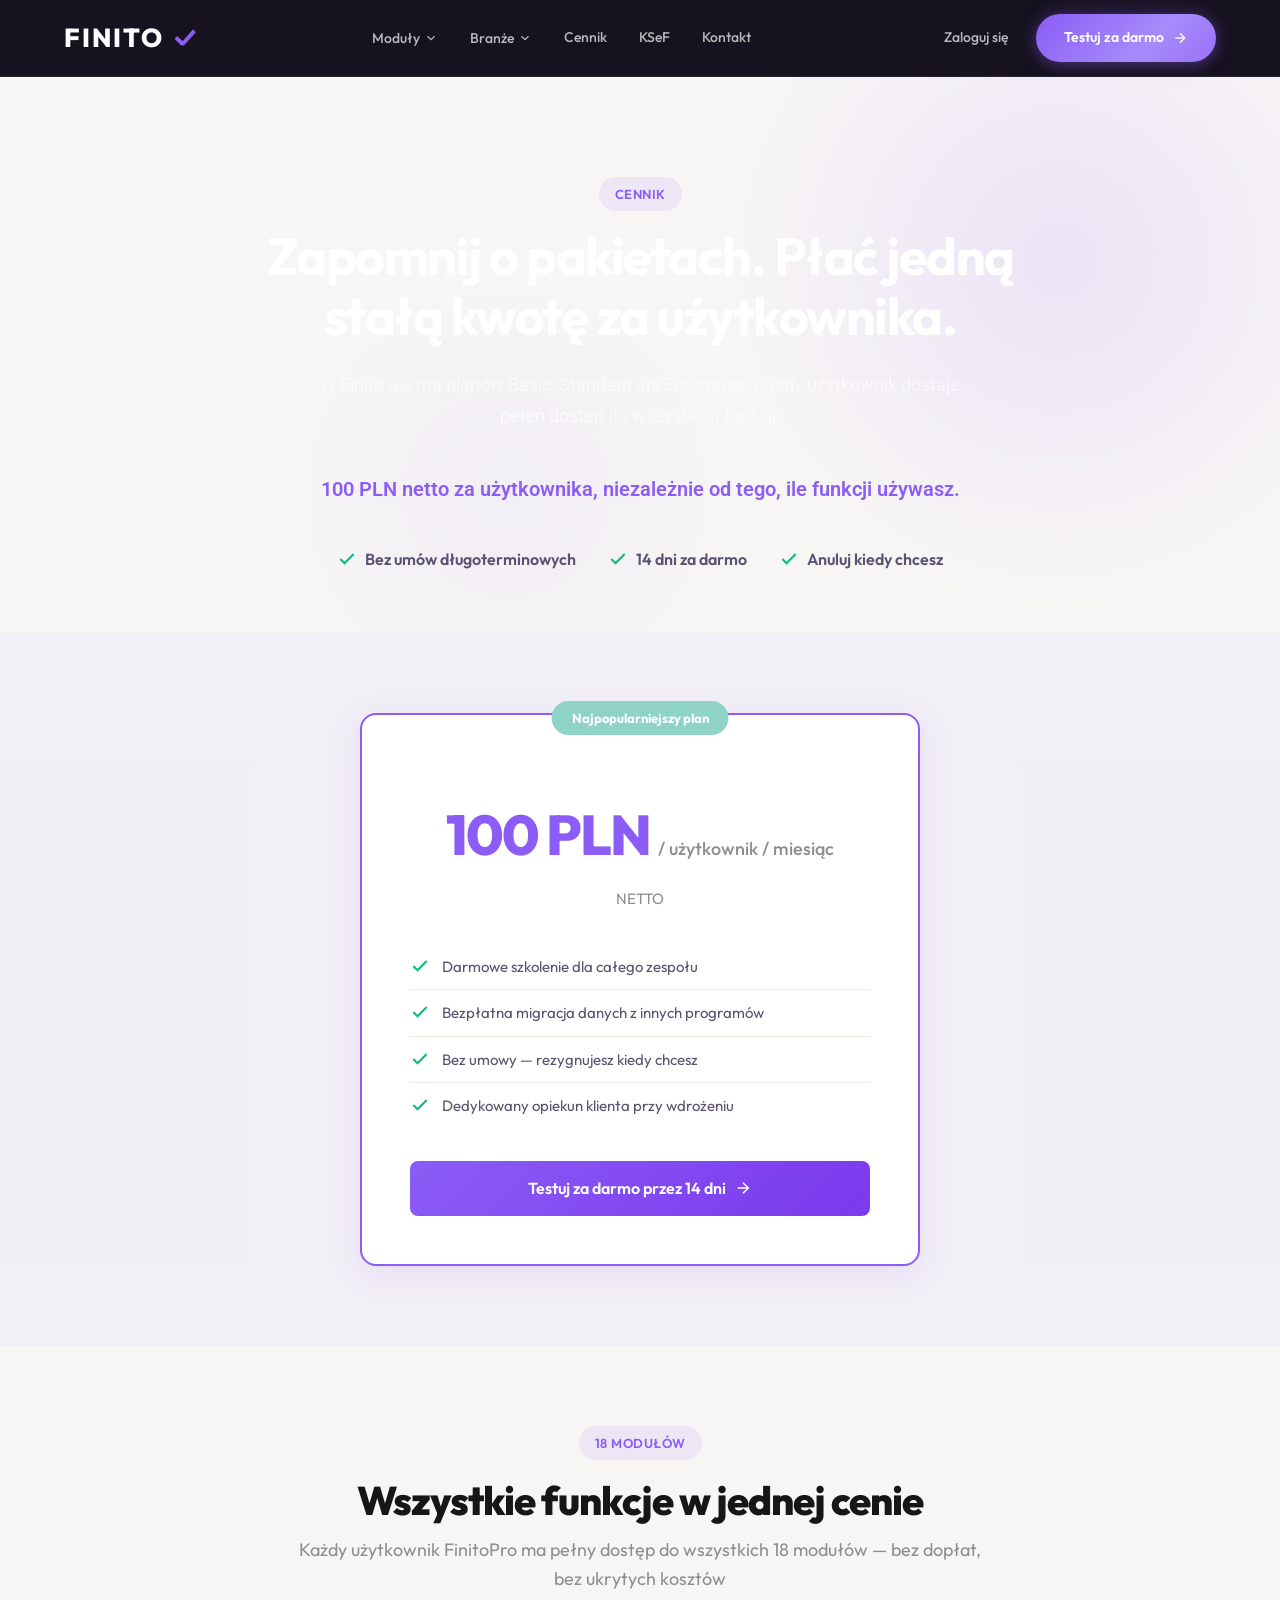
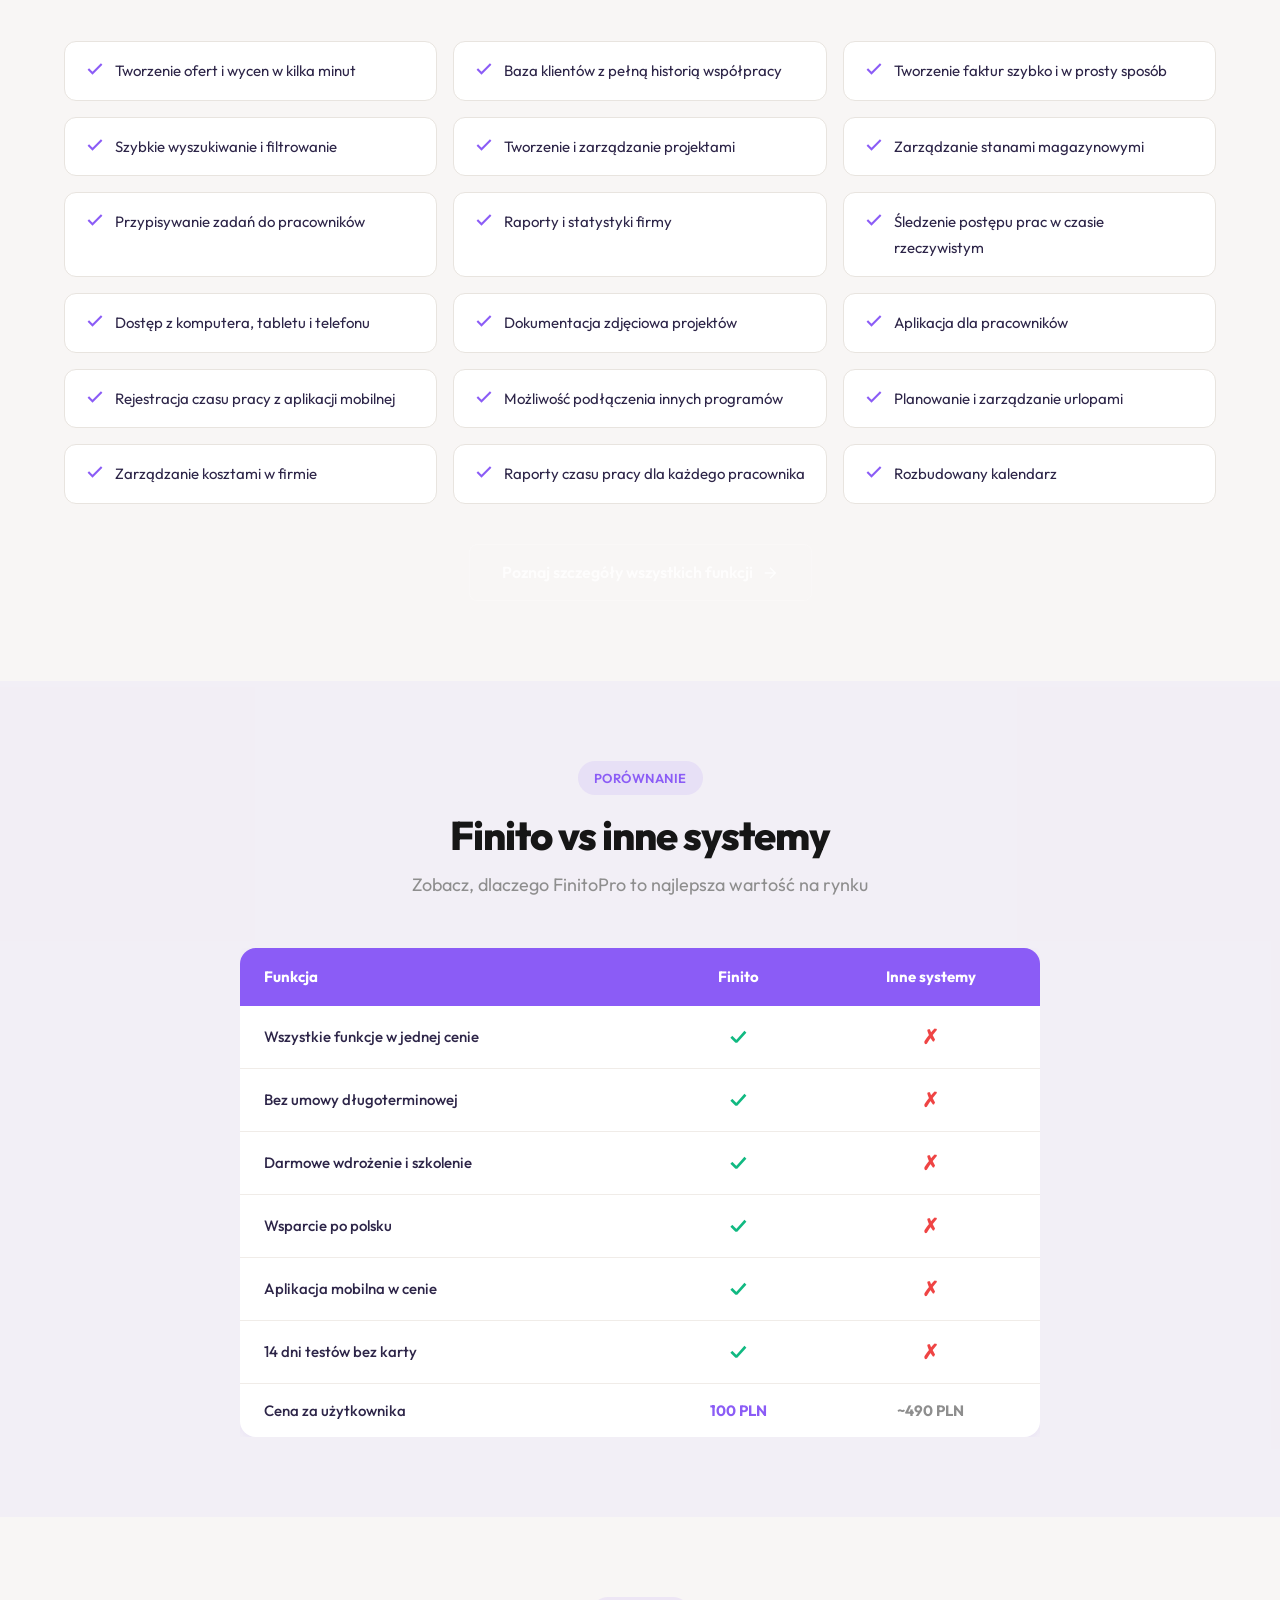
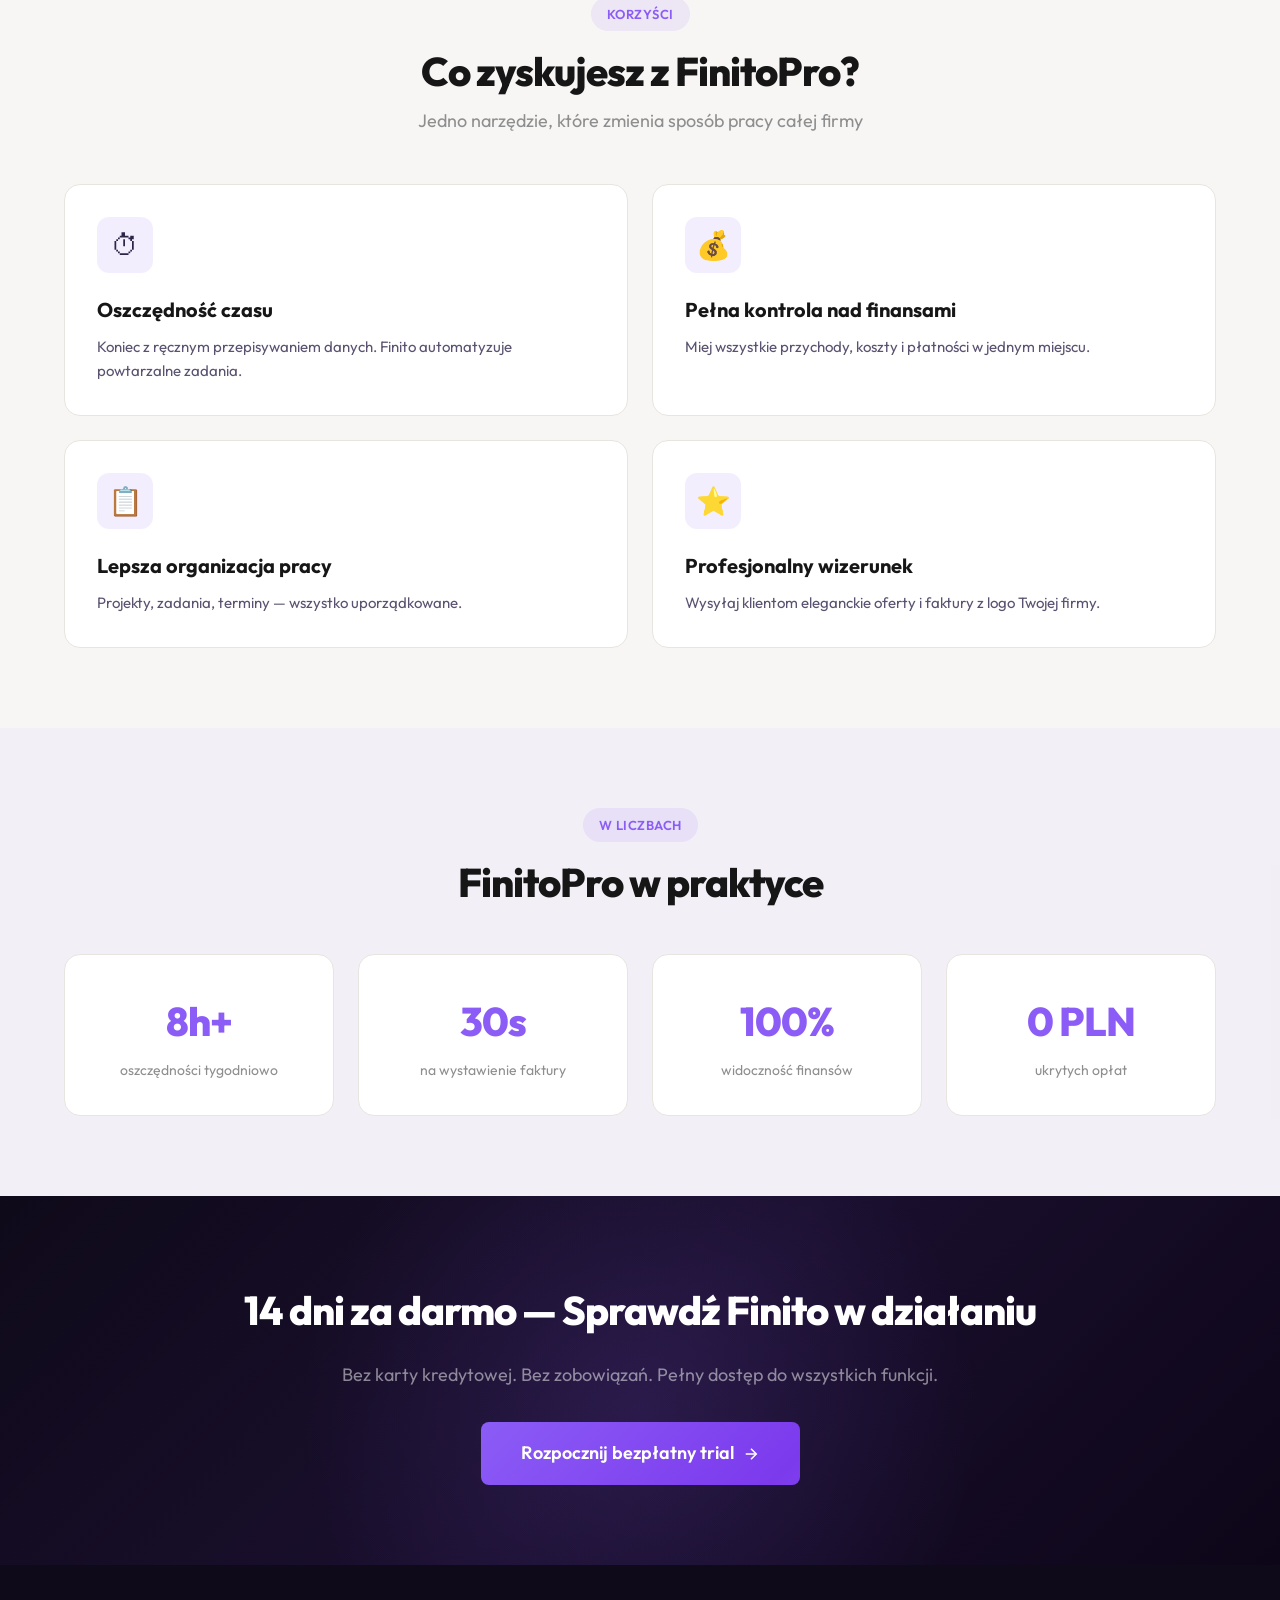
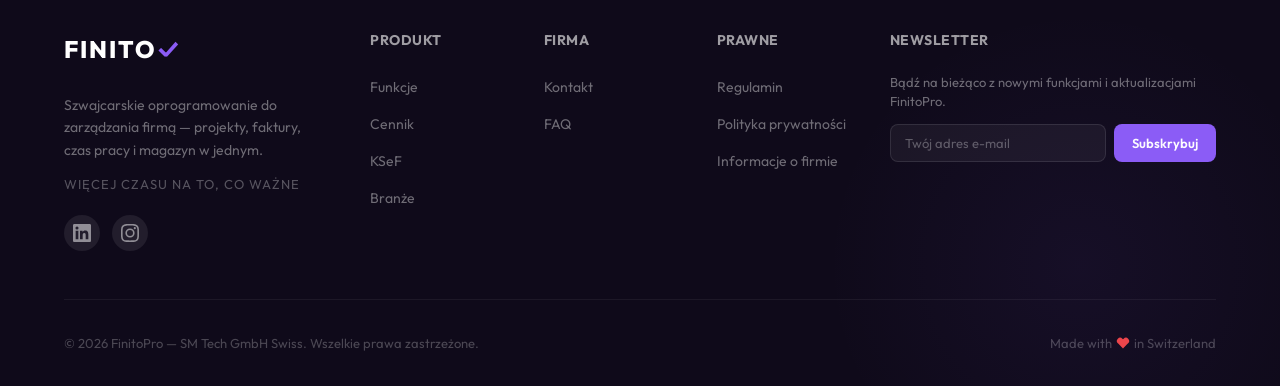
==== commit 0203aacc: "Fix navbar: white dropdown, FINITO✓ logo, rounded CTA, 5-col Branże - Mega-dropdown background chang" ====
--- a/cennik/index.html
+++ b/cennik/index.html
@@ -303,8 +303,7 @@
 <nav class="navbar" id="navbar">
   <div class="nav-container">
     <a href="/" class="nav-logo" aria-label="FinitoPro - strona główna">
-      <img src="/images/logo.png" alt="FinitoPro logo" height="36">
-      <span class="logo-text">FINITO</span>
+      <span class="logo-text">FINITO</span><span class="logo-check">&#10003;</span>
     </a>
 
     <ul class="nav-links" id="navLinks">
@@ -385,7 +384,7 @@
           <svg viewBox="0 0 24 24" fill="none" stroke="currentColor" stroke-width="2"><path d="M6 9l6 6 6-6"/></svg>
         </button>
         <div class="mega-dropdown">
-          <div class="mega-dropdown-grid cols-4">
+          <div class="mega-dropdown-grid cols-5">
             <a href="/#branze" class="mega-dropdown-item">
               <svg viewBox="0 0 24 24" fill="none" stroke="currentColor" stroke-width="1.5"><path d="M2 20h20"/><path d="M5 20V8l7-5 7 5v12"/><path d="M9 20v-5h6v5"/></svg>
               Budownictwo
@@ -764,8 +763,7 @@
     <div class="footer-grid">
       <div class="footer-brand">
         <a href="/" class="footer-logo">
-          <img src="/images/logo.png" alt="FinitoPro" height="36">
-          FINITO
+          FINITO<span style="color:var(--primary)">&#10003;</span>
         </a>
         <p>Szwajcarskie oprogramowanie do zarządzania firmą — projekty, faktury, czas pracy i magazyn w jednym.</p>
         <div class="footer-tagline">Więcej czasu na to, co ważne</div>
--- a/css/style.css
+++ b/css/style.css
@@ -174,16 +174,22 @@
 }
 
 .nav-logo img {
-  height: 36px;
+  height: 32px;
   filter: brightness(10);
 }
 
 .nav-logo .logo-text {
   font-weight: 800;
-  background: linear-gradient(135deg, #c4b5fd, #8b5cf6);
-  -webkit-background-clip: text;
-  -webkit-text-fill-color: transparent;
-  background-clip: text;
+  font-size: 26px;
+  letter-spacing: 2px;
+  color: white;
+}
+
+.nav-logo .logo-check {
+  color: var(--primary);
+  font-weight: 800;
+  font-size: 26px;
+  -webkit-text-fill-color: var(--primary);
 }
 
 .nav-links {
@@ -233,84 +239,83 @@
   transform: rotate(180deg);
 }
 
-/* Mega Dropdown */
+/* Mega Dropdown — WHITE background like finitopro.ch */
 .mega-dropdown {
   display: none;
   position: absolute;
-  top: calc(100% + 12px);
+  top: calc(100% + 8px);
   left: 50%;
   transform: translateX(-50%);
-  background: rgba(15,10,26,0.98);
-  backdrop-filter: blur(20px);
-  -webkit-backdrop-filter: blur(20px);
-  border: 1px solid rgba(255,255,255,0.1);
+  background: white;
+  border: 1px solid #e5e7eb;
+  border-top: 3px solid var(--primary);
   border-radius: var(--radius);
-  padding: 24px;
-  min-width: 580px;
+  padding: 20px 24px;
+  min-width: 620px;
   z-index: 100;
-  box-shadow: 0 20px 60px rgba(0,0,0,0.5);
+  box-shadow: 0 20px 60px rgba(0,0,0,0.15), 0 0 30px rgba(139,92,246,0.08);
 }
 
 .mega-dropdown::before {
   content: '';
   position: absolute;
-  top: -12px;
+  top: -11px;
   left: 0;
   right: 0;
   height: 12px;
 }
 
 .mega-dropdown.open {
-  display: grid;
+  display: block;
 }
 
 .mega-dropdown-grid {
   display: grid;
-  grid-template-columns: repeat(3, 1fr);
-  gap: 4px;
-}
-
-.mega-dropdown-grid.cols-4 {
   grid-template-columns: repeat(4, 1fr);
+  gap: 2px;
+}
+
+.mega-dropdown-grid.cols-5 {
+  grid-template-columns: repeat(5, 1fr);
 }
 
 .mega-dropdown-item {
   display: flex;
   align-items: center;
   gap: 10px;
-  padding: 10px 14px;
+  padding: 10px 12px;
   border-radius: var(--radius-xs);
   text-decoration: none;
-  color: rgba(255,255,255,0.7);
+  color: #374151;
   font-size: 13px;
   font-weight: 500;
-  transition: all 0.2s ease;
+  transition: all 0.15s ease;
   white-space: nowrap;
 }
 
 .mega-dropdown-item:hover {
-  background: rgba(139,92,246,0.15);
-  color: white;
+  background: var(--primary-bg);
+  color: var(--primary-dark);
 }
 
 .mega-dropdown-item svg {
   width: 20px;
   height: 20px;
-  color: var(--primary-medium);
+  color: var(--primary);
   flex-shrink: 0;
 }
 
 .mega-dropdown-footer {
   margin-top: 12px;
   padding-top: 12px;
-  border-top: 1px solid rgba(255,255,255,0.08);
+  border-top: 1px solid #e5e7eb;
 }
 
 .mega-dropdown-footer a {
   display: inline-flex;
   align-items: center;
   gap: 6px;
-  color: var(--primary-medium);
+  color: var(--primary);
   font-size: 13px;
   font-weight: 600;
   text-decoration: none;
@@ -318,7 +323,7 @@
 }
 
 .mega-dropdown-footer a:hover {
-  color: var(--primary-light);
+  color: var(--primary-dark);
 }
 
 .mega-dropdown-footer a svg {
@@ -351,26 +356,33 @@
 .nav-cta {
   display: inline-flex;
   align-items: center;
-  gap: 6px;
-  background: linear-gradient(135deg, #8b5cf6 0%, #7c3aed 50%, #8b5cf6 100%);
+  gap: 8px;
+  background: linear-gradient(135deg, #8b5cf6 0%, #a78bfa 35%, #7c3aed 100%);
   background-size: 200% 100%;
   color: white !important;
-  padding: 10px 24px;
-  border-radius: var(--radius-xs);
+  padding: 12px 28px;
+  border-radius: 50px;
   font-weight: 600;
   font-size: 14px;
   text-decoration: none;
-  transition: transform 0.2s ease;
-  animation: shimmer 3s ease-in-out infinite, glow-pulse 2s ease-in-out infinite;
+  transition: transform 0.2s ease, box-shadow 0.2s ease;
+  animation: shimmer 3s ease-in-out infinite;
+  box-shadow: 0 0 20px rgba(139,92,246,0.3), 0 4px 12px rgba(139,92,246,0.2);
 }
 
 .nav-cta:hover {
-  transform: translateY(-1px);
+  transform: translateY(-2px);
+  box-shadow: 0 0 30px rgba(139,92,246,0.5), 0 6px 20px rgba(139,92,246,0.3);
 }
 
 .nav-cta svg {
   width: 16px;
   height: 16px;
+  transition: transform 0.2s ease;
+}
+
+.nav-cta:hover svg {
+  transform: translateX(2px);
 }
 
 .nav-toggle {
@@ -1272,19 +1284,15 @@
 }
 
 .footer-brand .footer-logo {
-  display: flex;
-  align-items: center;
-  gap: 10px;
+  display: inline-flex;
+  align-items: center;
+  gap: 2px;
   text-decoration: none;
   color: white;
   font-weight: 800;
-  font-size: 22px;
+  font-size: 24px;
+  letter-spacing: 2px;
   margin-bottom: 16px;
-}
-
-.footer-brand .footer-logo img {
-  height: 36px;
-  filter: brightness(10);
 }
 
 .footer-brand p {
@@ -1574,10 +1582,10 @@
     top: 100%;
     left: 0;
     right: 0;
-    background: rgba(15,10,26,0.98);
+    background: white;
     padding: 16px;
-    border-bottom: 1px solid rgba(255,255,255,0.08);
-    box-shadow: 0 20px 40px rgba(0,0,0,0.4);
+    border-bottom: 1px solid #e5e7eb;
+    box-shadow: 0 20px 40px rgba(0,0,0,0.12);
     max-height: 80vh;
     overflow-y: auto;
   }
@@ -1588,6 +1596,13 @@
     font-size: 15px;
     width: 100%;
     justify-content: space-between;
+    color: #374151;
+  }
+
+  .nav-links.open > li > a:hover,
+  .nav-links.open .nav-dropdown-btn:hover {
+    color: var(--primary);
+    background: var(--primary-bg);
   }
 
   .nav-links.open .mega-dropdown {
@@ -1595,9 +1610,10 @@
     transform: none;
     min-width: auto;
     border: none;
-    background: rgba(255,255,255,0.03);
+    border-top: none;
+    background: #f9fafb;
     box-shadow: none;
-    padding: 8px 0 8px 16px;
+    padding: 8px 0 8px 8px;
     border-radius: var(--radius-xs);
   }
 
@@ -1605,20 +1621,17 @@
     display: none;
   }
 
-  .nav-links.open .mega-dropdown-grid {
-    grid-template-columns: 1fr;
-  }
-
-  .nav-links.open .mega-dropdown-grid.cols-4 {
-    grid-template-columns: 1fr;
+  .nav-links.open .mega-dropdown-grid,
+  .nav-links.open .mega-dropdown-grid.cols-5 {
+    grid-template-columns: 1fr 1fr;
   }
 
   .nav-links.open .nav-mobile-actions {
     display: flex;
     flex-direction: column;
     gap: 8px;
-    padding: 16px;
-    border-top: 1px solid rgba(255,255,255,0.08);
+    padding: 16px 0 0;
+    border-top: 1px solid #e5e7eb;
     margin-top: 8px;
   }
 
@@ -1629,6 +1642,11 @@
     font-weight: 600;
     font-size: 15px;
     text-decoration: none;
+    color: #374151;
+  }
+
+  .nav-links.open .nav-mobile-actions .nav-cta {
+    color: white !important;
   }
 
   /* Hero mobile */
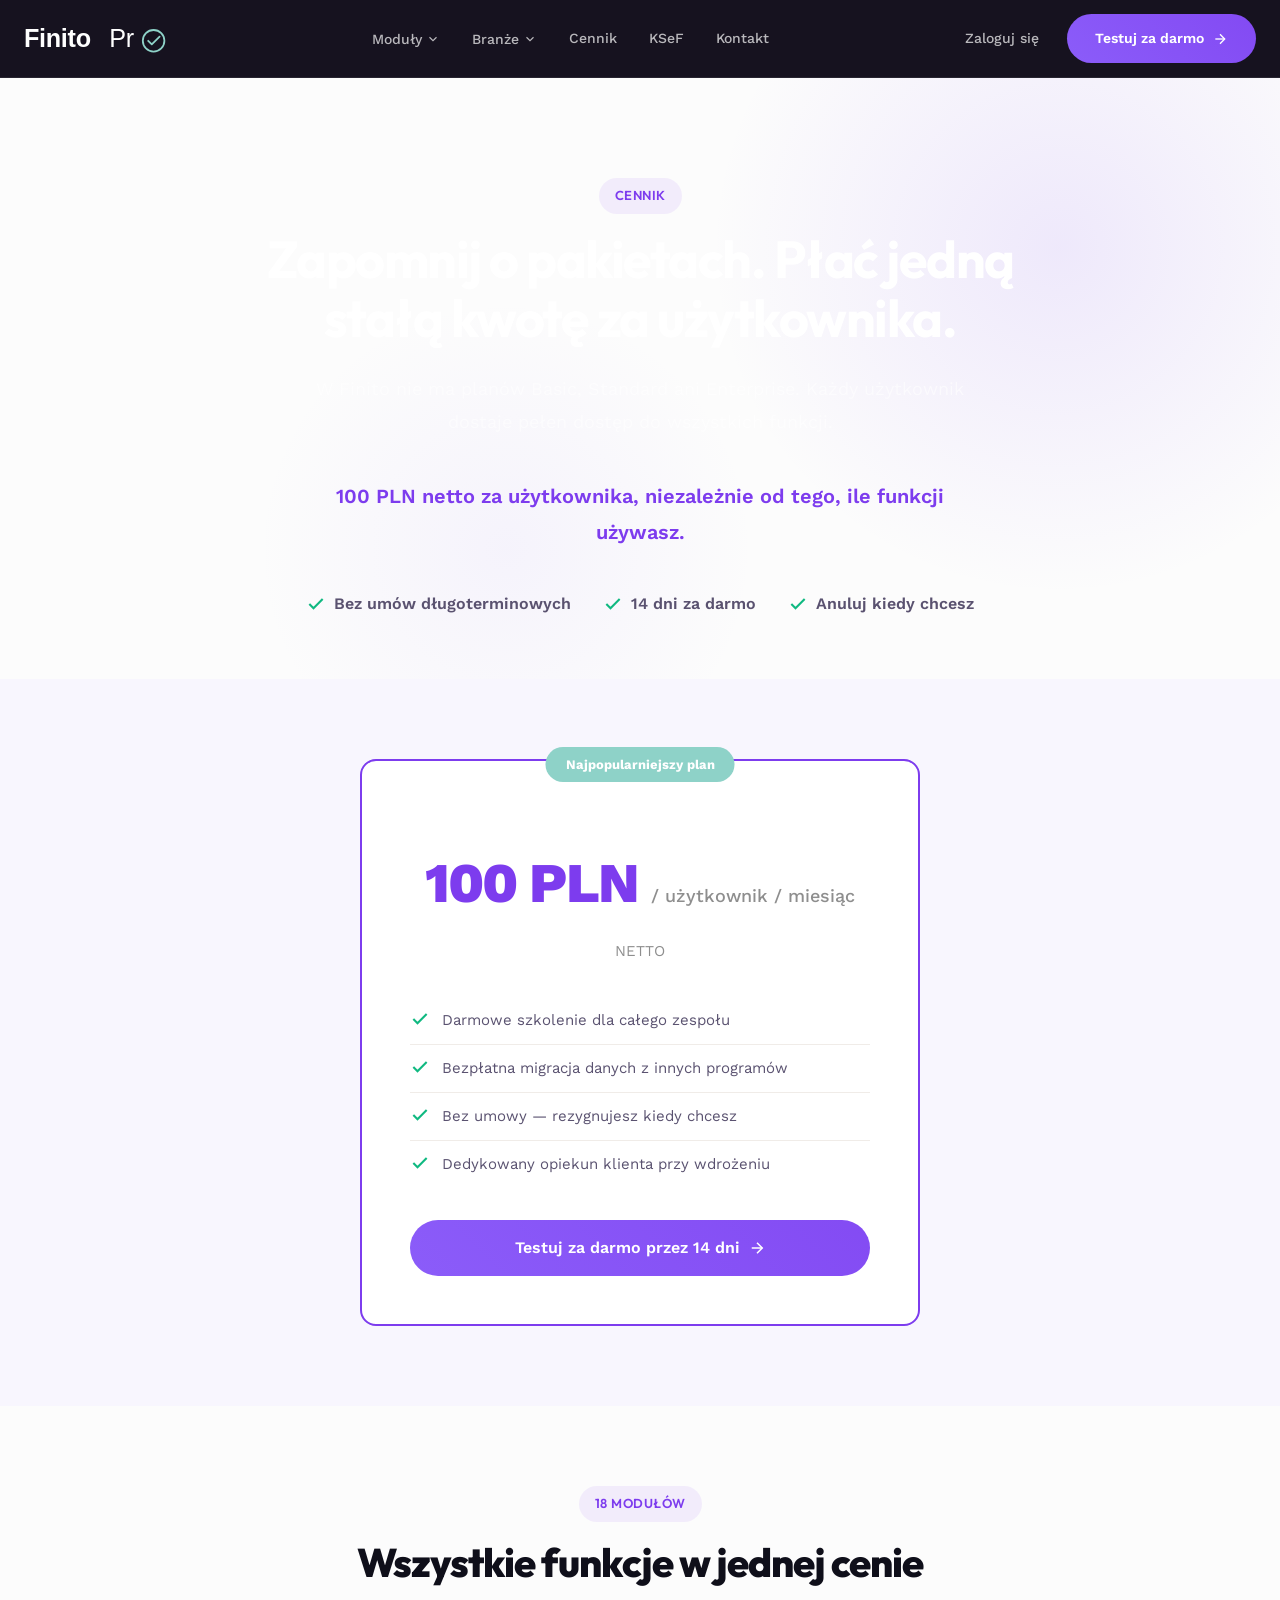
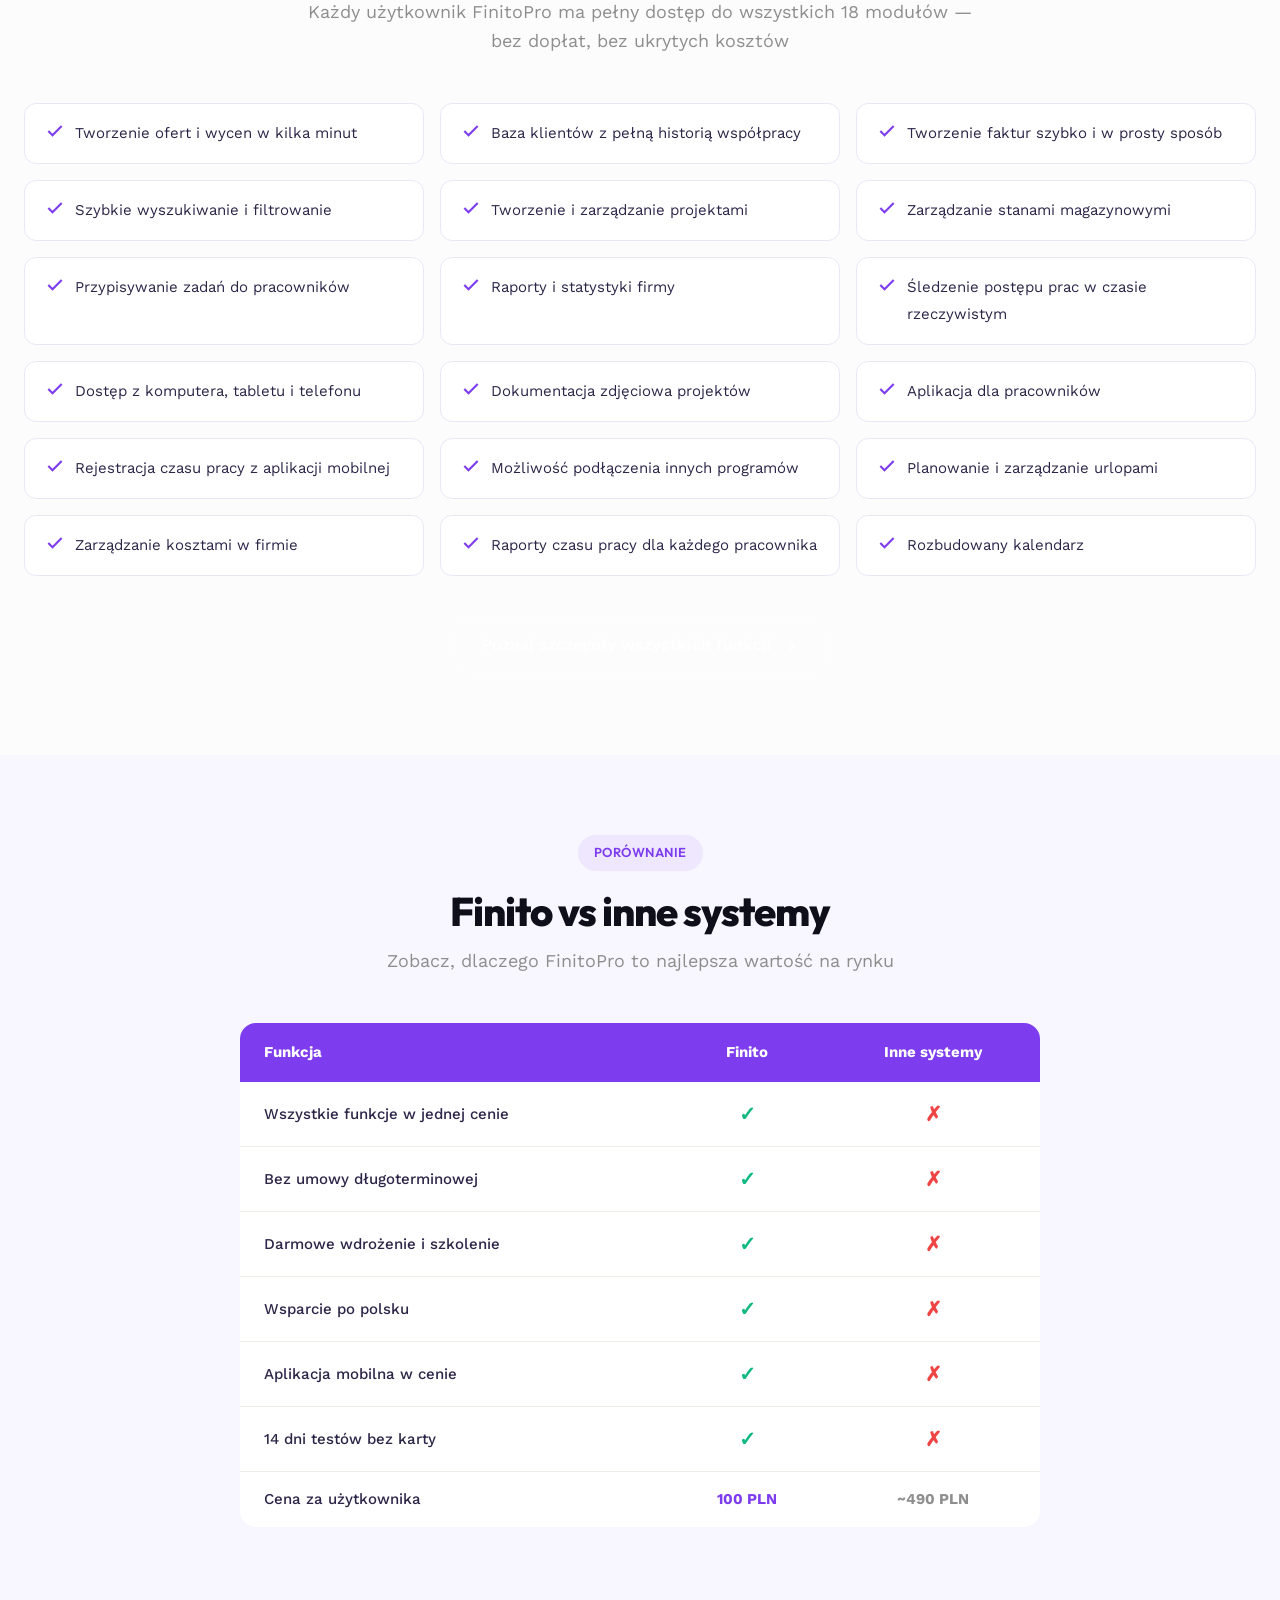
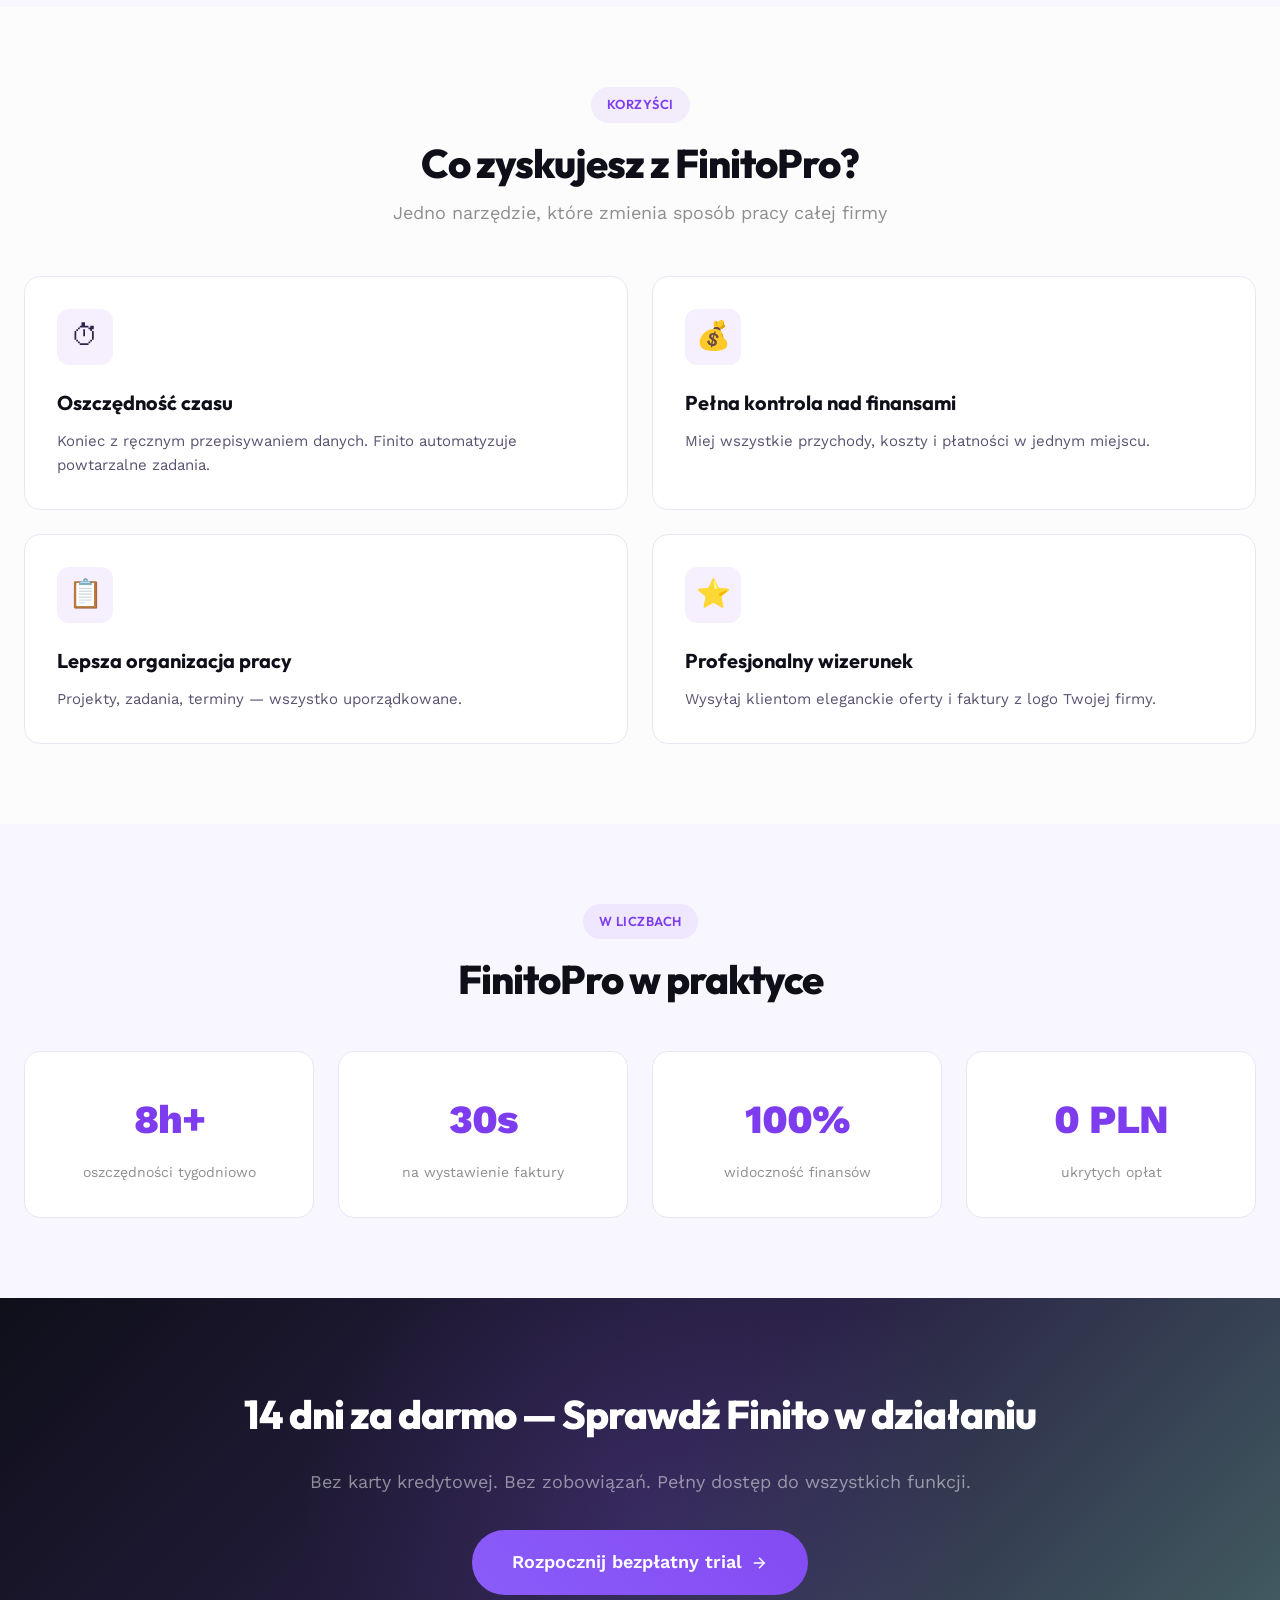
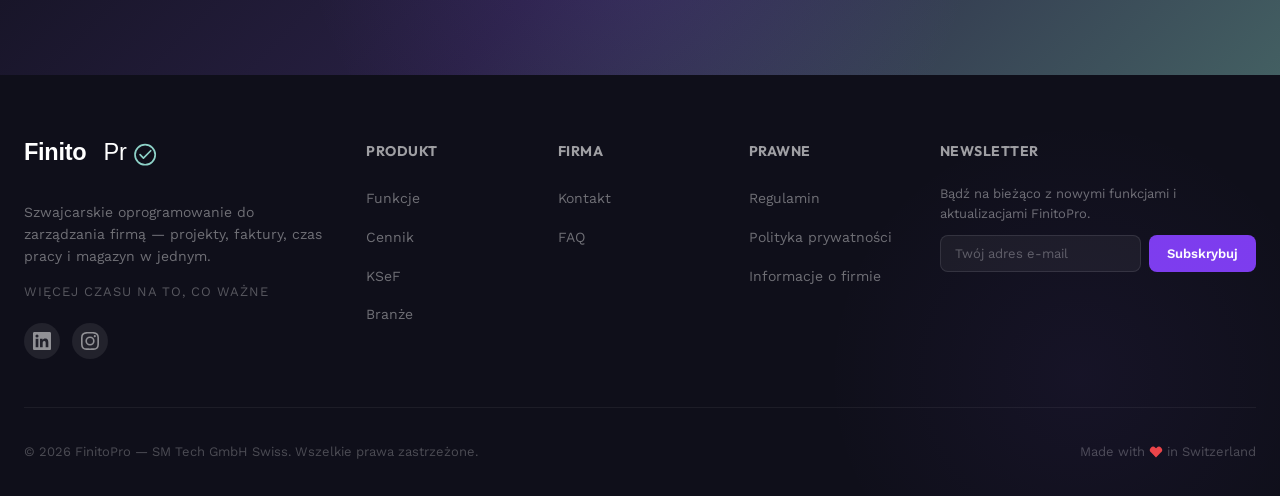
==== commit e1793cb7: "Brand update: SVG logo, favicon, correct colors, Work Sans font, flat design - New SVG logo: "Finito" ====
--- a/cennik/index.html
+++ b/cennik/index.html
@@ -29,10 +29,12 @@
   <meta property="og:site_name" content="FinitoPro">
   <meta property="og:locale" content="pl_PL">
 
+  <link rel="icon" type="image/svg+xml" href="/images/favicon.svg">
+
   <!-- Fonts -->
   <link rel="preconnect" href="https://fonts.googleapis.com">
   <link rel="preconnect" href="https://fonts.gstatic.com" crossorigin>
-  <link href="https://fonts.googleapis.com/css2?family=Outfit:wght@300;400;500;600;700;800&family=Roboto:wght@400;500&display=swap" rel="stylesheet">
+  <link href="https://fonts.googleapis.com/css2?family=Outfit:wght@300;400;500;600;700;800&family=Work+Sans:wght@400;500&display=swap" rel="stylesheet">
 
   <!-- Styles -->
   <link rel="stylesheet" href="/css/style.css">
@@ -303,7 +305,7 @@
 <nav class="navbar" id="navbar">
   <div class="nav-container">
     <a href="/" class="nav-logo" aria-label="FinitoPro - strona główna">
-      <span class="logo-text">FINITO</span><span class="logo-check">&#10003;</span>
+      <img src="/images/logo.svg" alt="FinitoPro" height="30">
     </a>
 
     <ul class="nav-links" id="navLinks">
@@ -763,7 +765,7 @@
     <div class="footer-grid">
       <div class="footer-brand">
         <a href="/" class="footer-logo">
-          FINITO<span style="color:var(--primary)">&#10003;</span>
+          <img src="/images/logo.svg" alt="FinitoPro" height="28">
         </a>
         <p>Szwajcarskie oprogramowanie do zarządzania firmą — projekty, faktury, czas pracy i magazyn w jednym.</p>
         <div class="footer-tagline">Więcej czasu na to, co ważne</div>
--- a/css/style.css
+++ b/css/style.css
@@ -2,31 +2,31 @@
 /* Design: Dark hero + modern animations matching finitopro.ch */
 
 :root {
-  --primary: #8b5cf6;
-  --primary-dark: #7c3aed;
-  --primary-medium: #a78bfa;
+  --primary: #7d3cee;
+  --primary-dark: #6a2dd4;
+  --primary-medium: #b1a0f9;
   --primary-light: #c4b5fd;
-  --primary-lighter: #ddd6fe;
-  --primary-bg: rgba(139,92,246,0.1);
-  --primary-bg-light: rgba(139,92,246,0.05);
+  --primary-lighter: #eae6f5;
+  --primary-bg: rgba(125,60,238,0.08);
+  --primary-bg-light: #f8f6fe;
   --accent: #8ed2c8;
   --accent-orange: #F97316;
-  --text-dark: #161616;
+  --text-dark: #0f0f1a;
   --text: #2d2548;
   --text-secondary: #5a5270;
   --text-muted: #8e8e8e;
-  --bg: #f8f6f5;
+  --bg: #fcfcfc;
   --bg-white: #ffffff;
-  --border: #e8e4df;
+  --border: #eae6f5;
   --border-light: #f0ece8;
   --success: #10B981;
   --success-bg: #ECFDF5;
   --warning: #F59E0B;
   --danger: #EF4444;
-  --shadow-sm: 0 1px 2px rgba(139,92,246,0.06);
-  --shadow: 0 2px 8px rgba(139,92,246,0.08);
-  --shadow-md: 0 4px 16px rgba(139,92,246,0.1);
-  --shadow-lg: 0 8px 32px rgba(139,92,246,0.12);
+  --shadow-sm: none;
+  --shadow: none;
+  --shadow-md: none;
+  --shadow-lg: none;
   --radius: 16px;
   --radius-sm: 12px;
   --radius-xs: 8px;
@@ -35,10 +35,10 @@
   --glass-bg-hover: rgba(255,255,255,0.1);
   --glass-border: rgba(255,255,255,0.1);
   --glass-border-hover: rgba(139,92,246,0.3);
-  /* Dark */
-  --dark-bg: #0f0a1a;
-  --dark-bg-mid: #1a0f2e;
-  --dark-bg-deep: #0d0618;
+  /* Dark (from brand guide) */
+  --dark-bg: #0f0f1a;
+  --dark-bg-mid: #282043;
+  --dark-bg-deep: #435f62;
 }
 
 * { margin: 0; padding: 0; box-sizing: border-box; }
@@ -46,16 +46,22 @@
 html { scroll-behavior: smooth; }
 
 body {
-  font-family: 'Outfit', -apple-system, BlinkMacSystemFont, sans-serif;
+  font-family: 'Work Sans', -apple-system, BlinkMacSystemFont, sans-serif;
   background: var(--bg);
   color: var(--text);
-  line-height: 1.7;
+  line-height: 1.8;
   -webkit-font-smoothing: antialiased;
   -moz-osx-font-smoothing: grayscale;
 }
 
+h1, h2, h3, h4, h5, h6,
+.section-title, .section-badge,
+.hero h1, .hero-badge {
+  font-family: 'Outfit', sans-serif;
+}
+
 .container {
-  max-width: 1200px;
+  max-width: 1440px;
   margin: 0 auto;
   padding: 0 24px;
 }
@@ -158,7 +164,7 @@
   align-items: center;
   justify-content: space-between;
   padding: 14px 24px;
-  max-width: 1200px;
+  max-width: 1440px;
   margin: 0 auto;
 }
 
@@ -174,22 +180,8 @@
 }
 
 .nav-logo img {
-  height: 32px;
-  filter: brightness(10);
-}
-
-.nav-logo .logo-text {
-  font-weight: 800;
-  font-size: 26px;
-  letter-spacing: 2px;
-  color: white;
-}
-
-.nav-logo .logo-check {
-  color: var(--primary);
-  font-weight: 800;
-  font-size: 26px;
-  -webkit-text-fill-color: var(--primary);
+  height: 30px;
+  width: auto;
 }
 
 .nav-links {
@@ -357,7 +349,7 @@
   display: inline-flex;
   align-items: center;
   gap: 8px;
-  background: linear-gradient(135deg, #8b5cf6 0%, #a78bfa 35%, #7c3aed 100%);
+  background: linear-gradient(45deg, #8b5cf9 0%, #7d3cee 100%);
   background-size: 200% 100%;
   color: white !important;
   padding: 12px 28px;
@@ -365,14 +357,13 @@
   font-weight: 600;
   font-size: 14px;
   text-decoration: none;
-  transition: transform 0.2s ease, box-shadow 0.2s ease;
+  transition: transform 0.2s ease, opacity 0.2s ease;
   animation: shimmer 3s ease-in-out infinite;
-  box-shadow: 0 0 20px rgba(139,92,246,0.3), 0 4px 12px rgba(139,92,246,0.2);
 }
 
 .nav-cta:hover {
-  transform: translateY(-2px);
-  box-shadow: 0 0 30px rgba(139,92,246,0.5), 0 6px 20px rgba(139,92,246,0.3);
+  transform: translateY(-1px);
+  opacity: 0.9;
 }
 
 .nav-cta svg {
@@ -498,11 +489,11 @@
 
 .hero-subtitle {
   font-size: 18px;
-  color: rgba(255,255,255,0.6);
+  color: rgba(255,255,255,0.55);
   font-weight: 400;
   margin-bottom: 40px;
-  line-height: 1.7;
-  font-family: 'Roboto', sans-serif;
+  line-height: 1.8;
+  font-family: 'Work Sans', sans-serif;
   max-width: 650px;
   margin-left: auto;
   margin-right: auto;
@@ -617,10 +608,11 @@
 }
 
 .btn-primary {
-  background: linear-gradient(135deg, #8b5cf6 0%, #7c3aed 50%, #8b5cf6 100%);
+  background: linear-gradient(45deg, #8b5cf9 0%, #7d3cee 100%);
   background-size: 200% 100%;
   color: white;
-  animation: shimmer 3s ease-in-out infinite, glow-pulse 2s ease-in-out infinite;
+  border-radius: 50px;
+  animation: shimmer 3s ease-in-out infinite;
 }
 
 .btn-primary:hover {
@@ -640,13 +632,14 @@
 .btn-secondary {
   background: transparent;
   color: rgba(255,255,255,0.8);
-  border: 1px solid rgba(255,255,255,0.2);
+  border: 1.5px solid rgba(255,255,255,0.25);
+  border-radius: 50px;
 }
 
 .btn-secondary:hover {
-  background: rgba(255,255,255,0.08);
-  color: white;
-  transform: translateY(-2px);
+  background: rgba(255,255,255,0.06);
+  color: white;
+  transform: translateY(-1px);
 }
 
 /* Light section button variants */
@@ -794,9 +787,8 @@
 }
 
 .module-card:hover {
-  box-shadow: var(--shadow-md);
-  transform: translateY(-4px);
-  border-color: var(--primary-bg);
+  transform: translateY(-2px);
+  border-color: var(--primary-medium);
 }
 
 .module-card:hover::before {
@@ -1284,15 +1276,14 @@
 }
 
 .footer-brand .footer-logo {
-  display: inline-flex;
-  align-items: center;
-  gap: 2px;
+  display: inline-block;
   text-decoration: none;
-  color: white;
-  font-weight: 800;
-  font-size: 24px;
-  letter-spacing: 2px;
   margin-bottom: 16px;
+}
+
+.footer-brand .footer-logo img {
+  height: 28px;
+  width: auto;
 }
 
 .footer-brand p {
